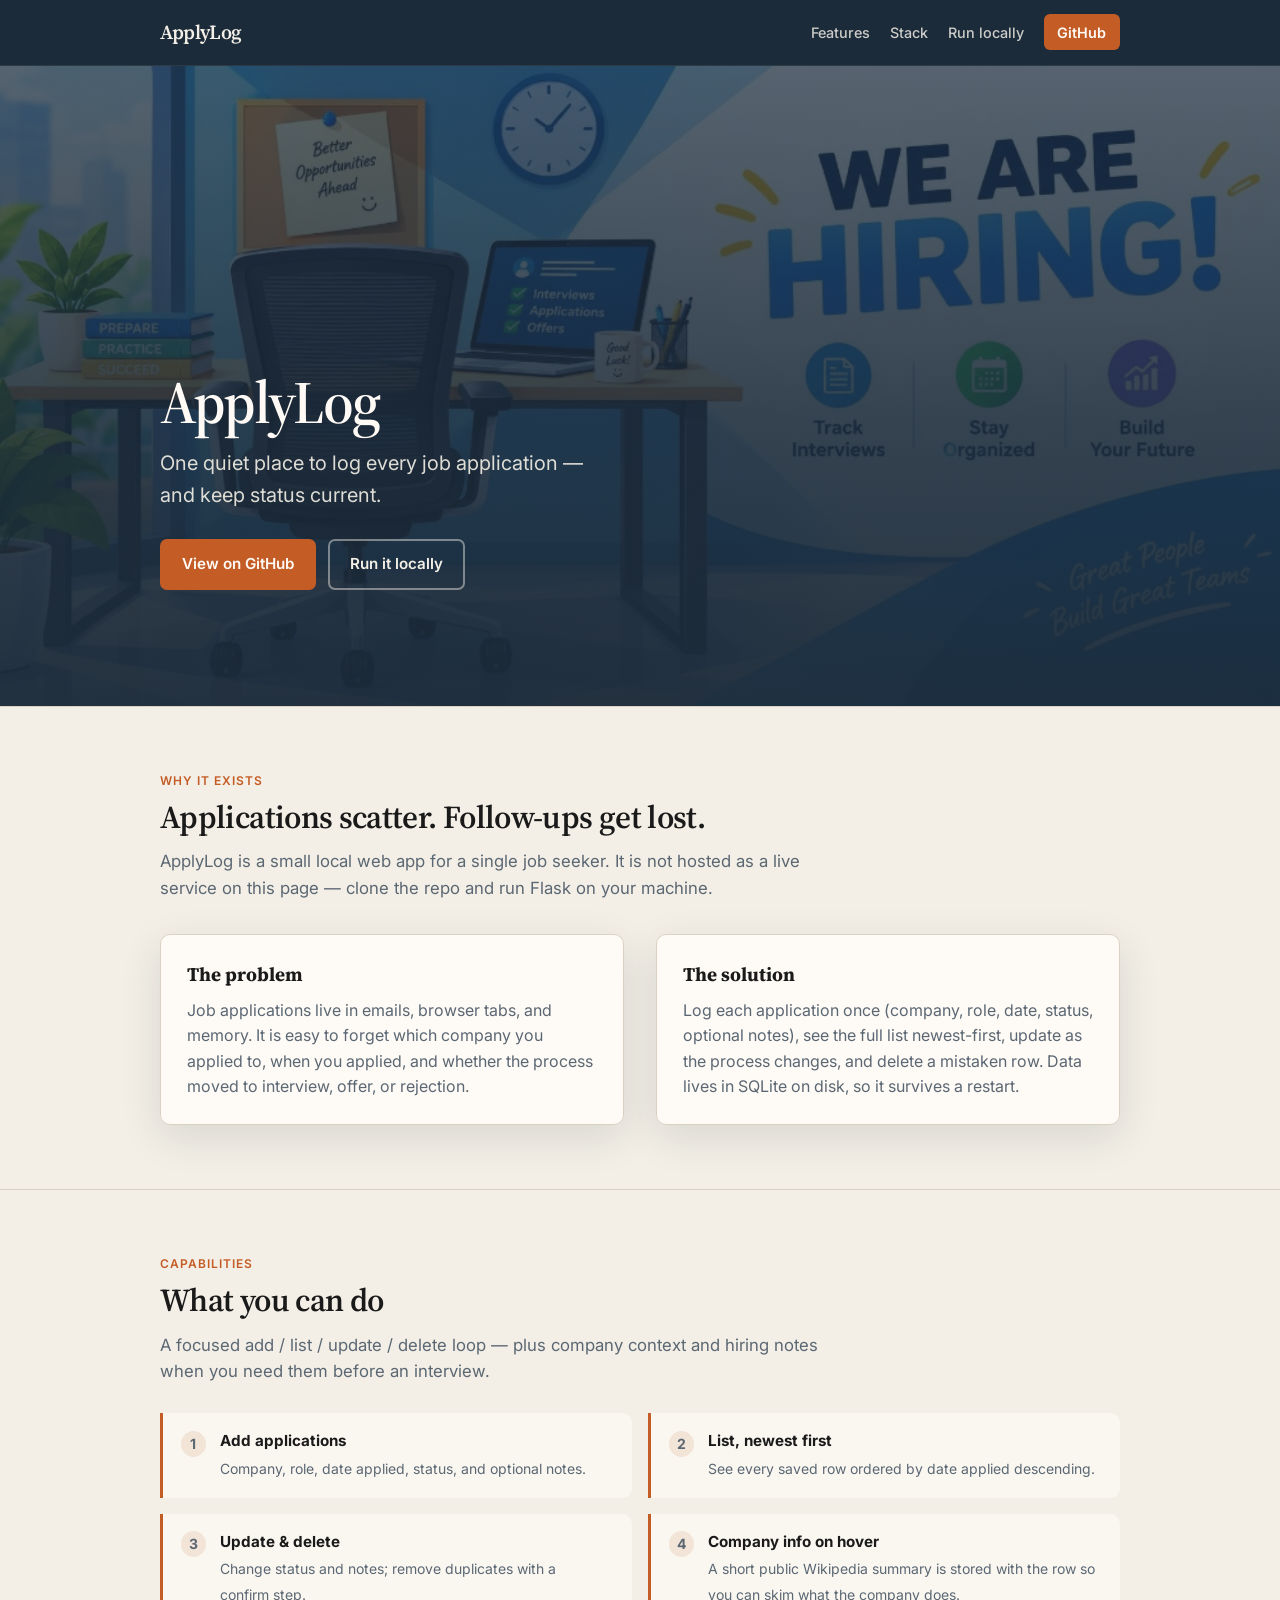
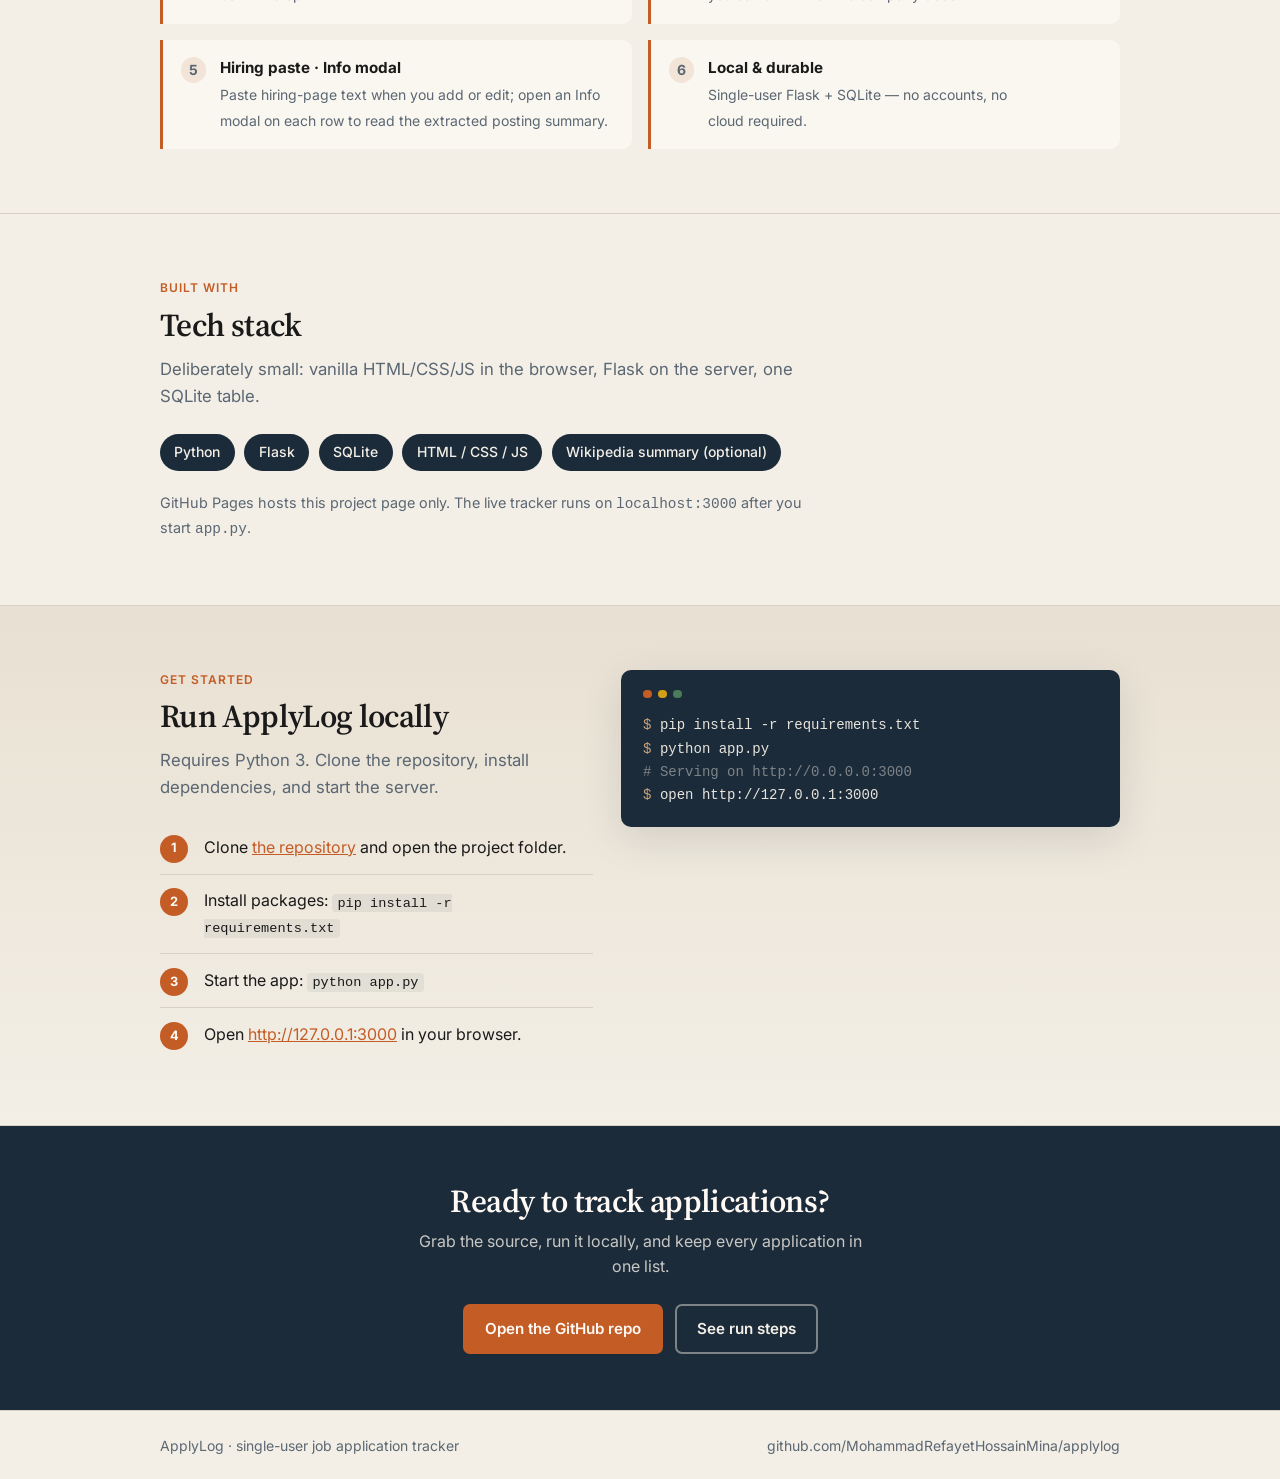
==== docs/index.html @ 4ecc3c7d "Add GitHub Pages project site for ApplyLog. Static docs/ landing page with features, stack, and loca" ====
<!DOCTYPE html>
<html lang="en">
  <head>
    <meta charset="utf-8" />
    <meta name="viewport" content="width=device-width, initial-scale=1" />
    <title>ApplyLog — Job application tracker</title>
    <meta
      name="description"
      content="ApplyLog is a single-user Flask + SQLite job application tracker. Log companies, roles, status, and notes in one place."
    />
    <link rel="preconnect" href="https://fonts.googleapis.com" />
    <link rel="preconnect" href="https://fonts.gstatic.com" crossorigin />
    <link
      href="https://fonts.googleapis.com/css2?family=Inter:wght@400;500;600;700&family=Source+Serif+4:opsz,wght@8..60,500;8..60,600&display=swap"
      rel="stylesheet"
    />
    <link rel="stylesheet" href="styles.css" />
  </head>
  <body>
    <header class="site-header">
      <div class="wrap">
        <a class="brand" href="#top">ApplyLog</a>
        <nav class="nav" aria-label="Primary">
          <a href="#features">Features</a>
          <a href="#stack">Stack</a>
          <a href="#run">Run locally</a>
          <a
            class="btn-sm"
            href="https://github.com/MohammadRefayetHossainMina/applylog"
            >GitHub</a
          >
        </nav>
      </div>
    </header>

    <section class="hero" id="top">
      <div class="hero-bg" role="img" aria-label="ApplyLog background illustration"></div>
      <div class="hero-scrim" aria-hidden="true"></div>
      <div class="wrap">
        <div class="hero-content">
          <h1>ApplyLog</h1>
          <p class="tagline">
            One quiet place to log every job application — and keep status current.
          </p>
          <div class="cta-row">
            <a
              class="btn btn-primary"
              href="https://github.com/MohammadRefayetHossainMina/applylog"
              >View on GitHub</a
            >
            <a class="btn btn-ghost" href="#run">Run it locally</a>
          </div>
        </div>
      </div>
    </section>

    <section id="about">
      <div class="wrap">
        <p class="section-label">Why it exists</p>
        <h2>Applications scatter. Follow-ups get lost.</h2>
        <p class="lede">
          ApplyLog is a small local web app for a single job seeker. It is not hosted as
          a live service on this page — clone the repo and run Flask on your machine.
        </p>
        <div class="problem-solution" style="margin-top: 2rem">
          <article class="panel">
            <h3>The problem</h3>
            <p>
              Job applications live in emails, browser tabs, and memory. It is easy to
              forget which company you applied to, when you applied, and whether the
              process moved to interview, offer, or rejection.
            </p>
          </article>
          <article class="panel">
            <h3>The solution</h3>
            <p>
              Log each application once (company, role, date, status, optional notes),
              see the full list newest-first, update as the process changes, and delete
              a mistaken row. Data lives in SQLite on disk, so it survives a restart.
            </p>
          </article>
        </div>
      </div>
    </section>

    <section id="features">
      <div class="wrap">
        <p class="section-label">Capabilities</p>
        <h2>What you can do</h2>
        <p class="lede">
          A focused add / list / update / delete loop — plus company context and hiring
          notes when you need them before an interview.
        </p>
        <ul class="feature-list">
          <li>
            <span class="feature-mark" aria-hidden="true">1</span>
            <div>
              <strong>Add applications</strong>
              <span>Company, role, date applied, status, and optional notes.</span>
            </div>
          </li>
          <li>
            <span class="feature-mark" aria-hidden="true">2</span>
            <div>
              <strong>List, newest first</strong>
              <span>See every saved row ordered by date applied descending.</span>
            </div>
          </li>
          <li>
            <span class="feature-mark" aria-hidden="true">3</span>
            <div>
              <strong>Update &amp; delete</strong>
              <span>Change status and notes; remove duplicates with a confirm step.</span>
            </div>
          </li>
          <li>
            <span class="feature-mark" aria-hidden="true">4</span>
            <div>
              <strong>Company info on hover</strong>
              <span
                >A short public Wikipedia summary is stored with the row so you can
                skim what the company does.</span
              >
            </div>
          </li>
          <li>
            <span class="feature-mark" aria-hidden="true">5</span>
            <div>
              <strong>Hiring paste · Info modal</strong>
              <span
                >Paste hiring-page text when you add or edit; open an Info modal on each
                row to read the extracted posting summary.</span
              >
            </div>
          </li>
          <li>
            <span class="feature-mark" aria-hidden="true">6</span>
            <div>
              <strong>Local &amp; durable</strong>
              <span>Single-user Flask + SQLite — no accounts, no cloud required.</span>
            </div>
          </li>
        </ul>
      </div>
    </section>

    <section id="stack">
      <div class="wrap">
        <p class="section-label">Built with</p>
        <h2>Tech stack</h2>
        <p class="lede">
          Deliberately small: vanilla HTML/CSS/JS in the browser, Flask on the server,
          one SQLite table.
        </p>
        <div class="tech-grid">
          <span class="tech-chip">Python</span>
          <span class="tech-chip">Flask</span>
          <span class="tech-chip">SQLite</span>
          <span class="tech-chip">HTML / CSS / JS</span>
          <span class="tech-chip">Wikipedia summary (optional)</span>
        </div>
        <p class="note">
          GitHub Pages hosts this project page only. The live tracker runs on
          <code>localhost:3000</code> after you start <code>app.py</code>.
        </p>
      </div>
    </section>

    <section class="run" id="run">
      <div class="wrap">
        <div>
          <p class="section-label">Get started</p>
          <h2>Run ApplyLog locally</h2>
          <p class="lede">
            Requires Python 3. Clone the repository, install dependencies, and start the
            server.
          </p>
          <ol class="steps">
            <li>
              Clone
              <a href="https://github.com/MohammadRefayetHossainMina/applylog"
                >the repository</a
              >
              and open the project folder.
            </li>
            <li>
              Install packages:
              <code>pip install -r requirements.txt</code>
            </li>
            <li>Start the app: <code>python app.py</code></li>
            <li>
              Open
              <a href="http://127.0.0.1:3000">http://127.0.0.1:3000</a>
              in your browser.
            </li>
          </ol>
        </div>
        <div class="terminal" aria-label="Terminal commands">
          <div class="terminal-bar" aria-hidden="true">
            <span></span><span></span><span></span>
          </div>
          <pre><span class="prompt">$</span> pip install -r requirements.txt
<span class="prompt">$</span> python app.py
<span class="comment"># Serving on http://0.0.0.0:3000</span>
<span class="prompt">$</span> open http://127.0.0.1:3000</pre>
        </div>
      </div>
    </section>

    <section class="cta-band">
      <div class="wrap">
        <h2>Ready to track applications?</h2>
        <p>Grab the source, run it locally, and keep every application in one list.</p>
        <div class="cta-row">
          <a
            class="btn btn-primary"
            href="https://github.com/MohammadRefayetHossainMina/applylog"
            >Open the GitHub repo</a
          >
          <a class="btn btn-ghost" href="#run">See run steps</a>
        </div>
      </div>
    </section>

    <footer class="site-footer">
      <div class="wrap">
        <span>ApplyLog · single-user job application tracker</span>
        <a href="https://github.com/MohammadRefayetHossainMina/applylog"
          >github.com/MohammadRefayetHossainMina/applylog</a
        >
      </div>
    </footer>
  </body>
</html>
---- docs/styles.css ----
:root {
  --ink: #1a1a1a;
  --muted: #5b6773;
  --paper: #f3efe6;
  --paper-deep: #e8e0d2;
  --card: rgba(255, 252, 247, 0.88);
  --line: #d9d1c3;
  --accent: #c45c26;
  --accent-hover: #a84b1d;
  --accent-ink: #fffaf5;
  --header-bg: #1c2b3a;
  --header-fg: #f3efe6;
  --font-ui: "Inter", system-ui, sans-serif;
  --font-display: "Source Serif 4", "Iowan Old Style", Georgia, serif;
  --measure: 42rem;
  --radius: 10px;
  --shadow: 0 12px 40px rgba(28, 43, 58, 0.12);
}

*,
*::before,
*::after {
  box-sizing: border-box;
}

html {
  scroll-behavior: smooth;
}

body {
  margin: 0;
  font-family: var(--font-ui);
  font-size: 1rem;
  line-height: 1.6;
  color: var(--ink);
  background: var(--paper);
  text-wrap: pretty;
}

img {
  max-width: 100%;
  display: block;
}

a {
  color: var(--accent);
}

a:hover {
  color: var(--accent-hover);
}

.wrap {
  width: min(960px, calc(100% - 2.5rem));
  margin: 0 auto;
}

/* —— Header —— */
.site-header {
  background: var(--header-bg);
  color: var(--header-fg);
  padding: 0.9rem 0;
  position: sticky;
  top: 0;
  z-index: 20;
  border-bottom: 1px solid rgba(243, 239, 230, 0.08);
}

.site-header .wrap {
  display: flex;
  align-items: center;
  justify-content: space-between;
  gap: 1rem;
}

.brand {
  font-family: var(--font-display);
  font-size: 1.25rem;
  font-weight: 600;
  letter-spacing: -0.02em;
  color: var(--header-fg);
  text-decoration: none;
}

.nav {
  display: flex;
  gap: 1.25rem;
  align-items: center;
}

.nav a {
  color: rgba(243, 239, 230, 0.82);
  text-decoration: none;
  font-size: 0.9rem;
  font-weight: 500;
}

.nav a:hover {
  color: #fff;
}

.nav .btn-sm {
  background: var(--accent);
  color: var(--accent-ink);
  padding: 0.4rem 0.85rem;
  border-radius: 6px;
  font-weight: 600;
}

.nav .btn-sm:hover {
  background: var(--accent-hover);
  color: var(--accent-ink);
}

/* —— Hero —— */
.hero {
  position: relative;
  min-height: min(78vh, 640px);
  display: flex;
  align-items: flex-end;
  overflow: hidden;
  background: var(--header-bg);
}

.hero-bg {
  position: absolute;
  inset: 0;
  background-image: url("assets/app-background.jpg");
  background-size: cover;
  background-position: center;
  opacity: 0.42;
  transform: scale(1.02);
  animation: hero-drift 18s ease-in-out infinite alternate;
}

.hero-scrim {
  position: absolute;
  inset: 0;
  background: linear-gradient(
    180deg,
    rgba(28, 43, 58, 0.35) 0%,
    rgba(28, 43, 58, 0.72) 55%,
    rgba(28, 43, 58, 0.92) 100%
  );
}

.hero-content {
  position: relative;
  z-index: 1;
  padding: 4.5rem 0 3.25rem;
  max-width: 36rem;
  animation: fade-up 0.8s ease-out both;
}

.hero h1 {
  font-family: var(--font-display);
  font-size: clamp(2.5rem, 2rem + 3vw, 3.75rem);
  font-weight: 600;
  line-height: 1.1;
  letter-spacing: -0.03em;
  color: #fffaf5;
  margin: 0 0 0.75rem;
}

.tagline {
  font-size: clamp(1.05rem, 0.95rem + 0.5vw, 1.25rem);
  color: rgba(243, 239, 230, 0.9);
  margin: 0 0 1.75rem;
  max-width: 28rem;
}

.cta-row {
  display: flex;
  flex-wrap: wrap;
  gap: 0.75rem;
}

.btn {
  display: inline-flex;
  align-items: center;
  justify-content: center;
  gap: 0.4rem;
  padding: 0.7rem 1.25rem;
  border-radius: 7px;
  font-family: var(--font-ui);
  font-size: 0.95rem;
  font-weight: 600;
  text-decoration: none;
  border: 2px solid transparent;
  transition: background 0.15s ease, color 0.15s ease, border-color 0.15s ease,
    transform 0.15s ease;
}

.btn:hover {
  transform: translateY(-1px);
}

.btn-primary {
  background: var(--accent);
  color: var(--accent-ink);
}

.btn-primary:hover {
  background: var(--accent-hover);
  color: var(--accent-ink);
}

.btn-ghost {
  background: transparent;
  color: var(--header-fg);
  border-color: rgba(243, 239, 230, 0.45);
}

.btn-ghost:hover {
  border-color: #fff;
  color: #fff;
}

/* —— Sections —— */
section {
  padding: 4rem 0;
}

section + section {
  border-top: 1px solid var(--line);
}

.section-label {
  font-size: 0.75rem;
  font-weight: 600;
  letter-spacing: 0.08em;
  text-transform: uppercase;
  color: var(--accent);
  margin: 0 0 0.5rem;
}

h2 {
  font-family: var(--font-display);
  font-size: clamp(1.5rem, 1.2rem + 1.2vw, 2rem);
  font-weight: 600;
  line-height: 1.2;
  letter-spacing: -0.02em;
  margin: 0 0 0.75rem;
  color: var(--ink);
}

.lede {
  margin: 0;
  color: var(--muted);
  max-width: var(--measure);
  font-size: 1.05rem;
}

.problem-solution {
  display: grid;
  gap: 1.5rem;
}

@media (min-width: 720px) {
  .problem-solution {
    grid-template-columns: 1fr 1fr;
    gap: 2rem;
  }
}

.panel {
  background: var(--card);
  border: 1px solid var(--line);
  border-radius: var(--radius);
  padding: 1.5rem 1.6rem;
  box-shadow: var(--shadow);
  animation: fade-up 0.7s ease-out both;
}

.panel:nth-child(2) {
  animation-delay: 0.12s;
}

.panel h3 {
  font-family: var(--font-display);
  font-size: 1.2rem;
  margin: 0 0 0.5rem;
}

.panel p {
  margin: 0;
  color: var(--muted);
}

/* —— Features —— */
.feature-list {
  list-style: none;
  margin: 1.75rem 0 0;
  padding: 0;
  display: grid;
  gap: 1rem;
}

@media (min-width: 640px) {
  .feature-list {
    grid-template-columns: 1fr 1fr;
  }
}

.feature-list li {
  display: flex;
  gap: 0.85rem;
  align-items: flex-start;
  padding: 1rem 1.1rem;
  border-left: 3px solid var(--accent);
  background: rgba(255, 252, 247, 0.65);
  border-radius: 0 var(--radius) var(--radius) 0;
  transition: background 0.2s ease, transform 0.2s ease;
}

.feature-list li:hover {
  background: #fff;
  transform: translateX(3px);
}

.feature-list strong {
  display: block;
  font-size: 0.95rem;
  margin-bottom: 0.15rem;
  color: var(--ink);
}

.feature-list span {
  font-size: 0.875rem;
  color: var(--muted);
  line-height: 1.45;
}

.feature-mark {
  flex-shrink: 0;
  width: 1.6rem;
  height: 1.6rem;
  border-radius: 50%;
  background: rgba(196, 92, 38, 0.12);
  color: var(--accent);
  font-size: 0.75rem;
  font-weight: 700;
  display: grid;
  place-items: center;
  margin-top: 0.1rem;
}

/* —— Tech —— */
.tech-grid {
  display: flex;
  flex-wrap: wrap;
  gap: 0.6rem;
  margin-top: 1.5rem;
}

.tech-chip {
  font-size: 0.875rem;
  font-weight: 500;
  padding: 0.45rem 0.9rem;
  border-radius: 999px;
  background: var(--header-bg);
  color: var(--header-fg);
}

.note {
  margin: 1.25rem 0 0;
  font-size: 0.9rem;
  color: var(--muted);
  max-width: var(--measure);
}

/* —— Run locally —— */
.run {
  background: linear-gradient(180deg, var(--paper-deep) 0%, var(--paper) 100%);
}

.run .wrap {
  display: grid;
  gap: 1.75rem;
}

@media (min-width: 800px) {
  .run .wrap {
    grid-template-columns: 1fr 1.15fr;
    align-items: start;
  }
}

.steps {
  margin: 1.25rem 0 0;
  padding: 0;
  list-style: none;
  counter-reset: step;
}

.steps li {
  counter-increment: step;
  position: relative;
  padding: 0.85rem 0 0.85rem 2.75rem;
  border-bottom: 1px solid var(--line);
}

.steps li:last-child {
  border-bottom: none;
}

.steps li::before {
  content: counter(step);
  position: absolute;
  left: 0;
  top: 0.85rem;
  width: 1.75rem;
  height: 1.75rem;
  border-radius: 50%;
  background: var(--accent);
  color: var(--accent-ink);
  font-size: 0.8rem;
  font-weight: 700;
  display: grid;
  place-items: center;
}

.steps code,
pre code {
  font-family: ui-monospace, "Cascadia Code", "SF Mono", Consolas, monospace;
  font-size: 0.85em;
}

.steps code {
  background: rgba(28, 43, 58, 0.06);
  padding: 0.12em 0.4em;
  border-radius: 4px;
}

.terminal {
  background: var(--header-bg);
  color: #e8e4dc;
  border-radius: var(--radius);
  padding: 1.25rem 1.35rem;
  box-shadow: var(--shadow);
  overflow-x: auto;
  animation: fade-up 0.7s ease-out 0.15s both;
}

.terminal-bar {
  display: flex;
  gap: 0.4rem;
  margin-bottom: 1rem;
}

.terminal-bar span {
  width: 0.55rem;
  height: 0.55rem;
  border-radius: 50%;
  background: rgba(243, 239, 230, 0.25);
}

.terminal-bar span:nth-child(1) {
  background: #c45c26;
}

.terminal-bar span:nth-child(2) {
  background: #d4a017;
}

.terminal-bar span:nth-child(3) {
  background: #4a7c59;
}

.terminal pre {
  margin: 0;
  font-family: ui-monospace, "Cascadia Code", "SF Mono", Consolas, monospace;
  font-size: 0.875rem;
  line-height: 1.65;
  white-space: pre-wrap;
}

.terminal .prompt {
  color: #c9a27a;
}

.terminal .comment {
  color: rgba(243, 239, 230, 0.45);
}

/* —— CTA band —— */
.cta-band {
  background: var(--header-bg);
  color: var(--header-fg);
  padding: 3.5rem 0;
  text-align: center;
}

.cta-band h2 {
  color: #fffaf5;
  margin-bottom: 0.5rem;
}

.cta-band p {
  margin: 0 auto 1.5rem;
  max-width: 28rem;
  color: rgba(243, 239, 230, 0.8);
}

.cta-band .cta-row {
  justify-content: center;
}

/* —— Footer —— */
.site-footer {
  padding: 1.5rem 0;
  border-top: 1px solid var(--line);
  font-size: 0.875rem;
  color: var(--muted);
}

.site-footer .wrap {
  display: flex;
  flex-wrap: wrap;
  justify-content: space-between;
  gap: 0.75rem;
}

.site-footer a {
  color: var(--muted);
  text-decoration: none;
}

.site-footer a:hover {
  color: var(--accent);
}

/* —— Motion —— */
@keyframes fade-up {
  from {
    opacity: 0;
    transform: translateY(14px);
  }
  to {
    opacity: 1;
    transform: translateY(0);
  }
}

@keyframes hero-drift {
  from {
    transform: scale(1.02) translateY(0);
  }
  to {
    transform: scale(1.06) translateY(-1.5%);
  }
}

@media (prefers-reduced-motion: reduce) {
  html {
    scroll-behavior: auto;
  }

  .hero-bg,
  .hero-content,
  .panel,
  .terminal,
  .feature-list li {
    animation: none !important;
    transition: none !important;
  }
}

@media (max-width: 560px) {
  .nav a:not(.btn-sm) {
    display: none;
  }

  .hero-content {
    padding-top: 3.5rem;
  }
}
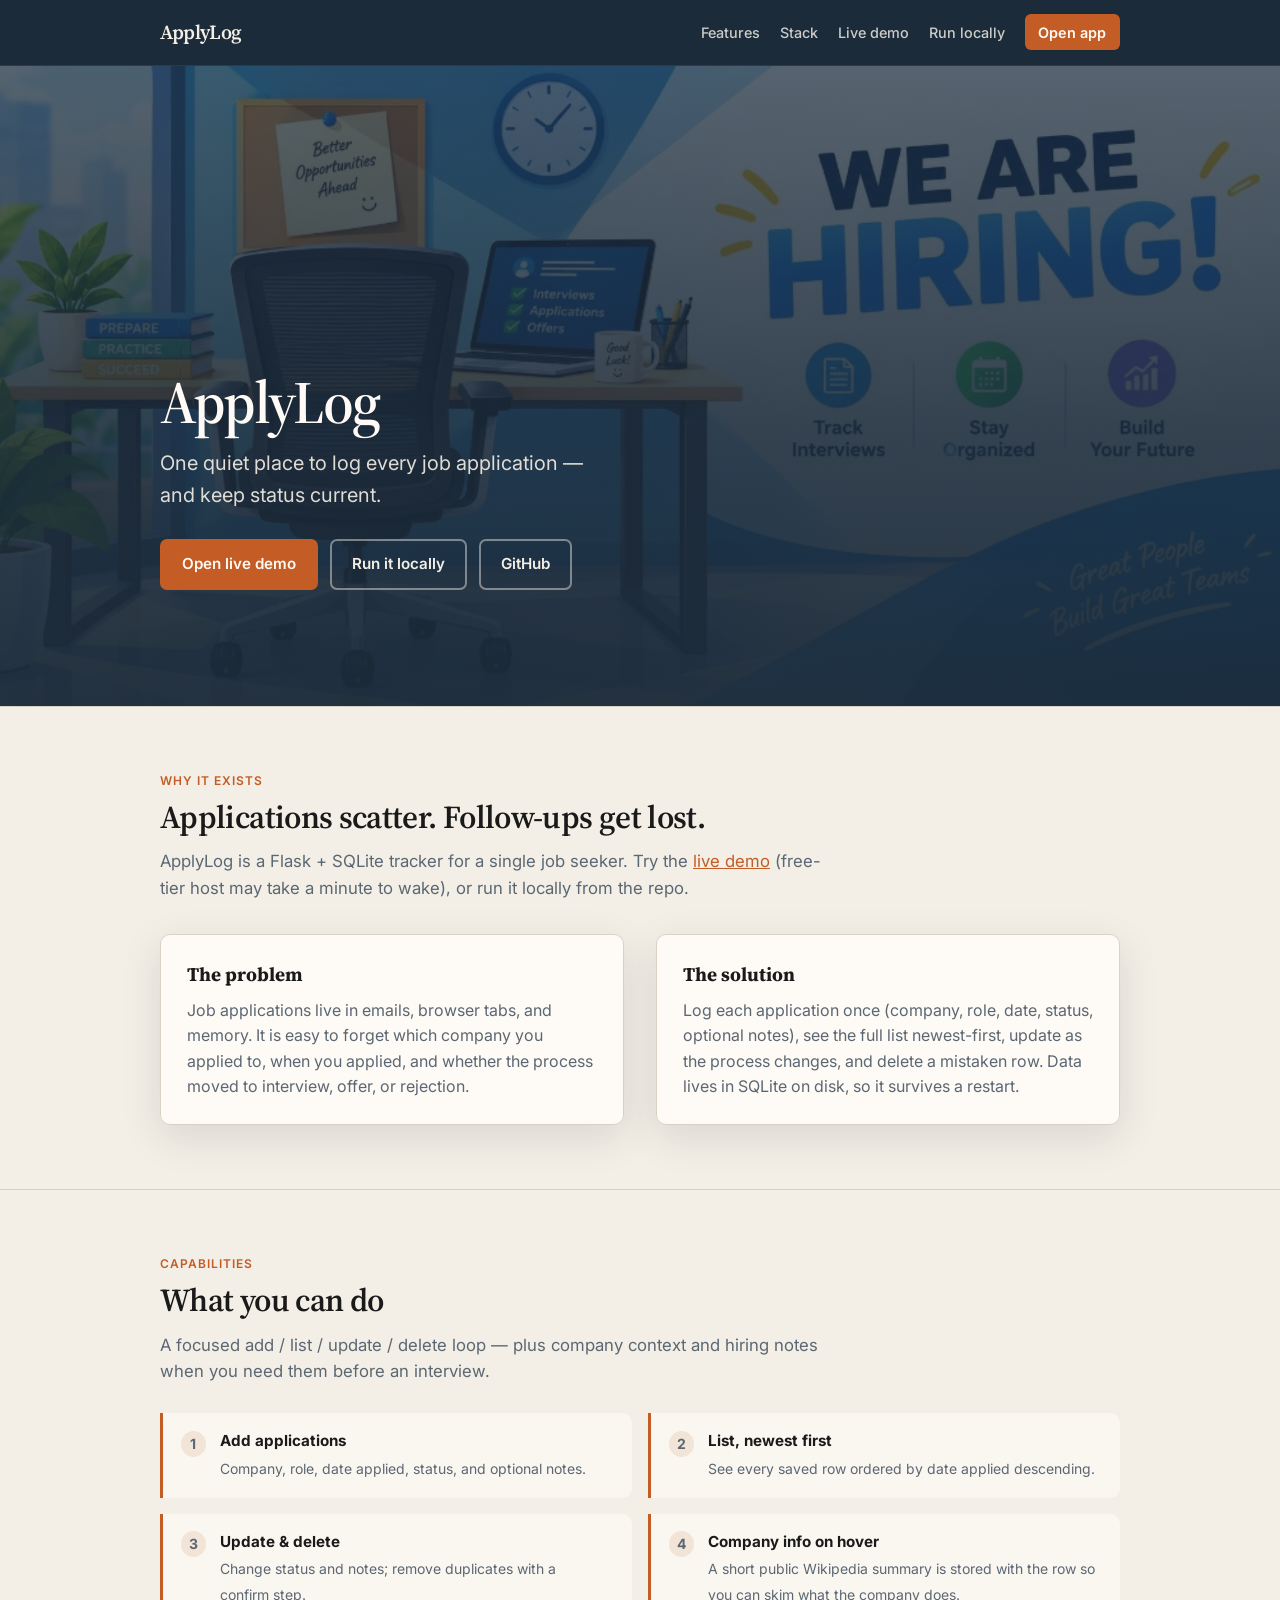
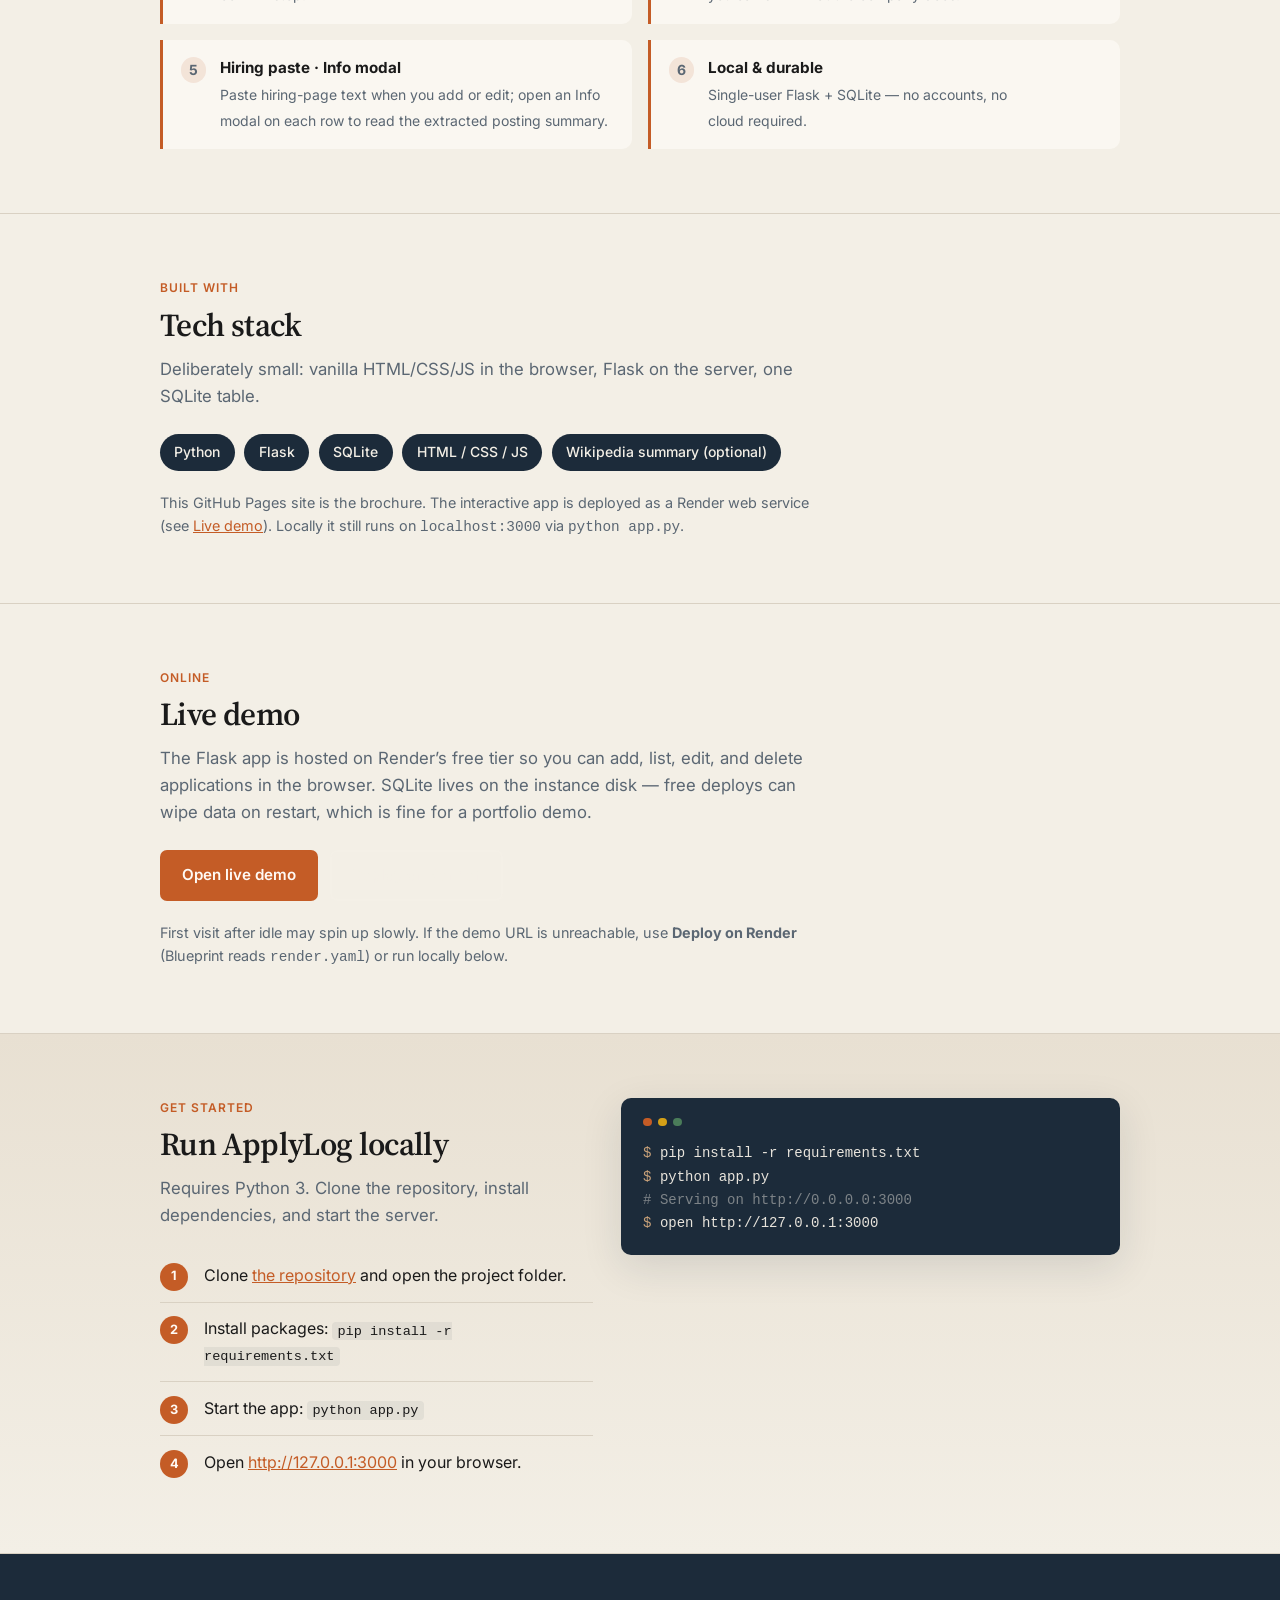
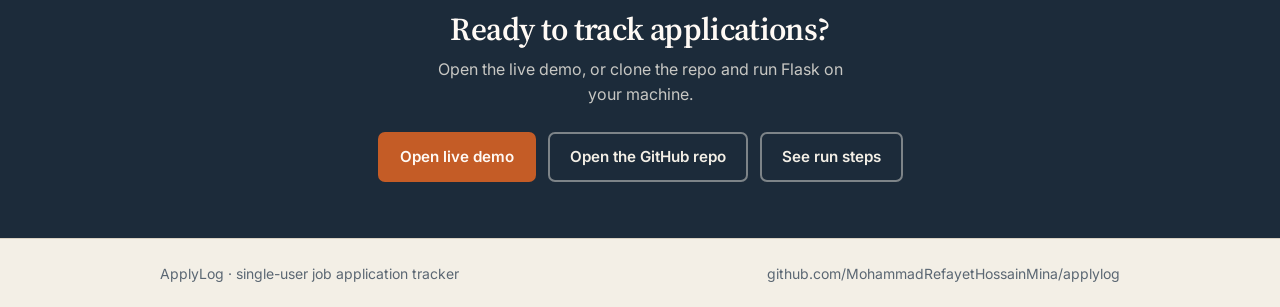
==== commit 2b3a6d60: "Add Render deploy config and link live demo from Pages. Gunicorn + render.yaml/Procfile so the Flask" ====
--- a/docs/index.html
+++ b/docs/index.html
@@ -23,12 +23,9 @@
         <nav class="nav" aria-label="Primary">
           <a href="#features">Features</a>
           <a href="#stack">Stack</a>
+          <a href="#demo">Live demo</a>
           <a href="#run">Run locally</a>
-          <a
-            class="btn-sm"
-            href="https://github.com/MohammadRefayetHossainMina/applylog"
-            >GitHub</a
-          >
+          <a class="btn-sm" href="https://applylog.onrender.com">Open app</a>
         </nav>
       </div>
     </header>
@@ -45,10 +42,16 @@
           <div class="cta-row">
             <a
               class="btn btn-primary"
-              href="https://github.com/MohammadRefayetHossainMina/applylog"
-              >View on GitHub</a
+              id="live-demo-btn"
+              href="https://applylog.onrender.com"
+              >Open live demo</a
             >
             <a class="btn btn-ghost" href="#run">Run it locally</a>
+            <a
+              class="btn btn-ghost"
+              href="https://github.com/MohammadRefayetHossainMina/applylog"
+              >GitHub</a
+            >
           </div>
         </div>
       </div>
@@ -59,8 +62,9 @@
         <p class="section-label">Why it exists</p>
         <h2>Applications scatter. Follow-ups get lost.</h2>
         <p class="lede">
-          ApplyLog is a small local web app for a single job seeker. It is not hosted as
-          a live service on this page — clone the repo and run Flask on your machine.
+          ApplyLog is a Flask + SQLite tracker for a single job seeker. Try the
+          <a href="https://applylog.onrender.com">live demo</a> (free-tier host may
+          take a minute to wake), or run it locally from the repo.
         </p>
         <div class="problem-solution" style="margin-top: 2rem">
           <article class="panel">
@@ -160,8 +164,36 @@
           <span class="tech-chip">Wikipedia summary (optional)</span>
         </div>
         <p class="note">
-          GitHub Pages hosts this project page only. The live tracker runs on
-          <code>localhost:3000</code> after you start <code>app.py</code>.
+          This GitHub Pages site is the brochure. The interactive app is deployed as a
+          Render web service (see <a href="#demo">Live demo</a>). Locally it still runs
+          on <code>localhost:3000</code> via <code>python app.py</code>.
+        </p>
+      </div>
+    </section>
+
+    <section id="demo">
+      <div class="wrap">
+        <p class="section-label">Online</p>
+        <h2>Live demo</h2>
+        <p class="lede">
+          The Flask app is hosted on Render’s free tier so you can add, list, edit, and
+          delete applications in the browser. SQLite lives on the instance disk — free
+          deploys can wipe data on restart, which is fine for a portfolio demo.
+        </p>
+        <div class="cta-row" style="margin-top: 1.5rem">
+          <a class="btn btn-primary" href="https://applylog.onrender.com"
+            >Open live demo</a
+          >
+          <a
+            class="btn btn-ghost"
+            href="https://render.com/deploy?repo=https://github.com/MohammadRefayetHossainMina/applylog"
+            >Deploy on Render</a
+          >
+        </div>
+        <p class="note">
+          First visit after idle may spin up slowly. If the demo URL is unreachable,
+          use <strong>Deploy on Render</strong> (Blueprint reads <code>render.yaml</code>)
+          or run locally below.
         </p>
       </div>
     </section>
@@ -210,10 +242,13 @@
     <section class="cta-band">
       <div class="wrap">
         <h2>Ready to track applications?</h2>
-        <p>Grab the source, run it locally, and keep every application in one list.</p>
+        <p>Open the live demo, or clone the repo and run Flask on your machine.</p>
         <div class="cta-row">
+          <a class="btn btn-primary" href="https://applylog.onrender.com"
+            >Open live demo</a
+          >
           <a
-            class="btn btn-primary"
+            class="btn btn-ghost"
             href="https://github.com/MohammadRefayetHossainMina/applylog"
             >Open the GitHub repo</a
           >
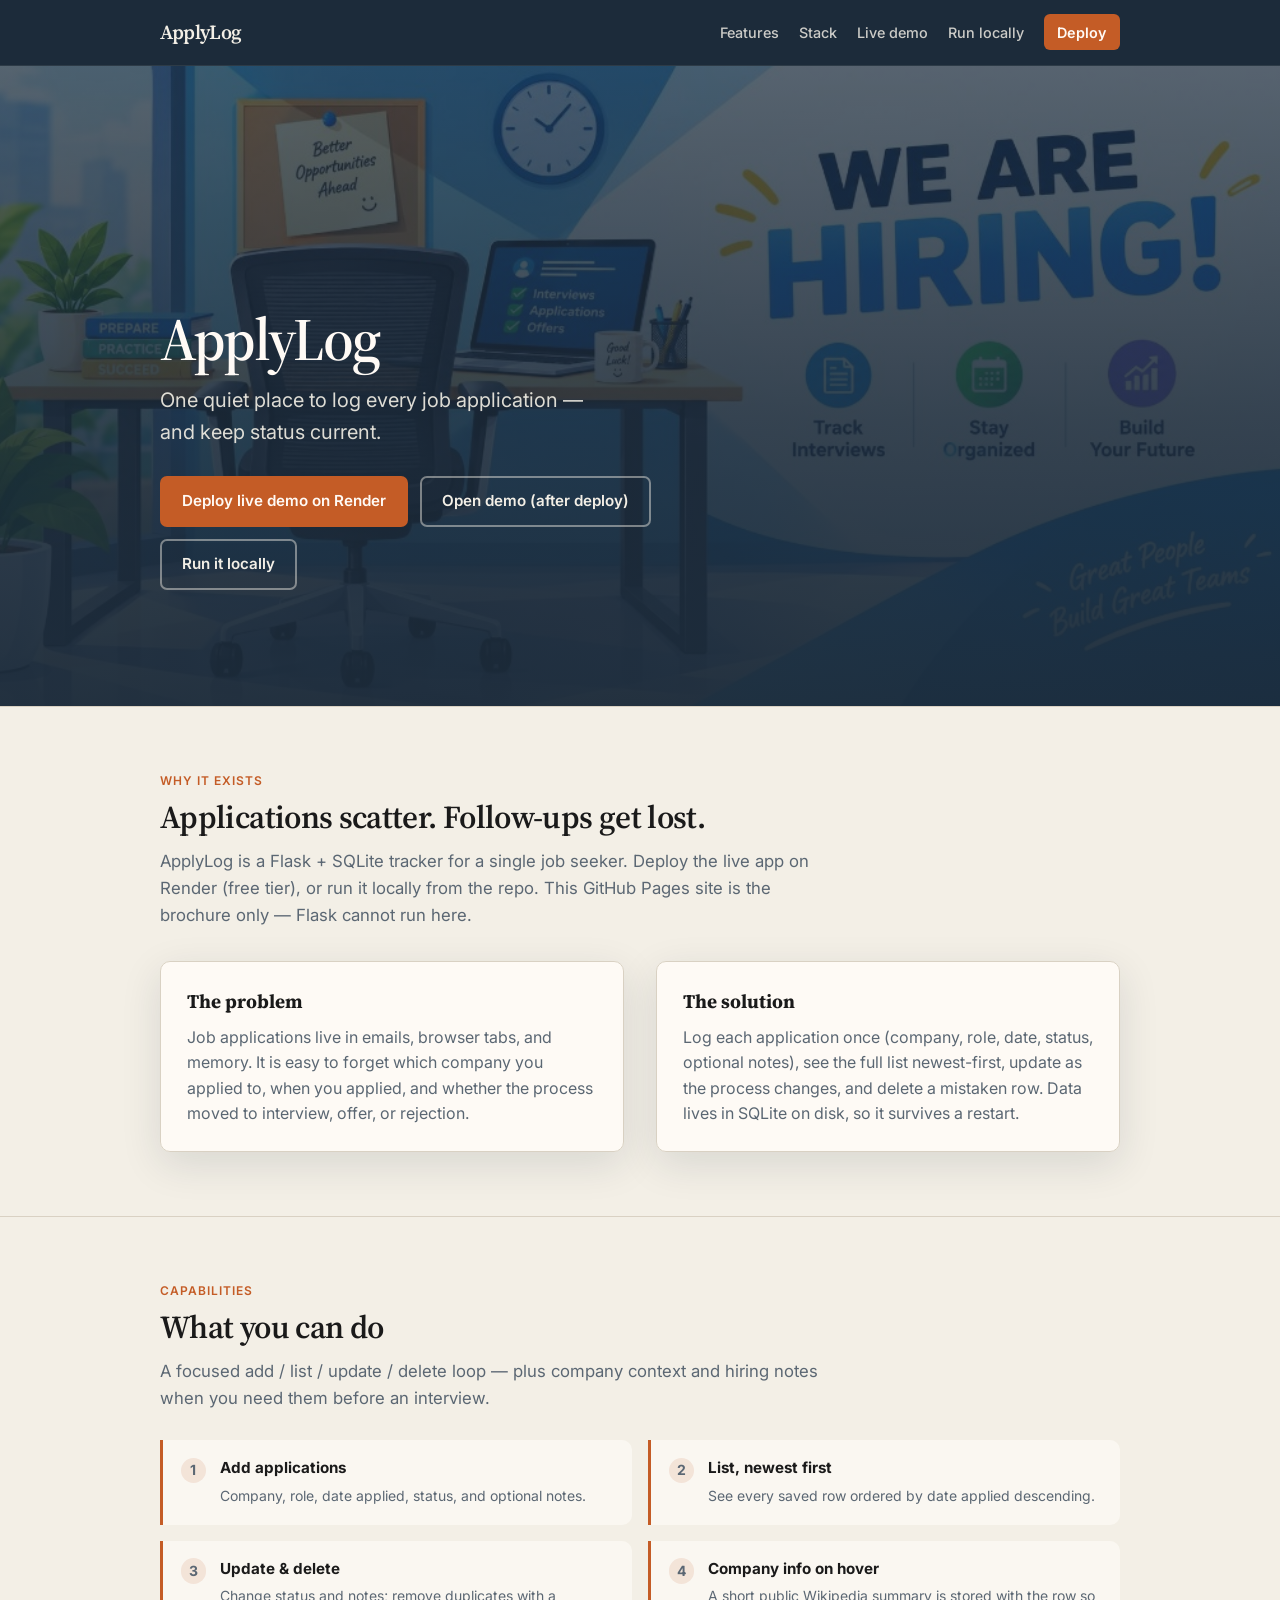
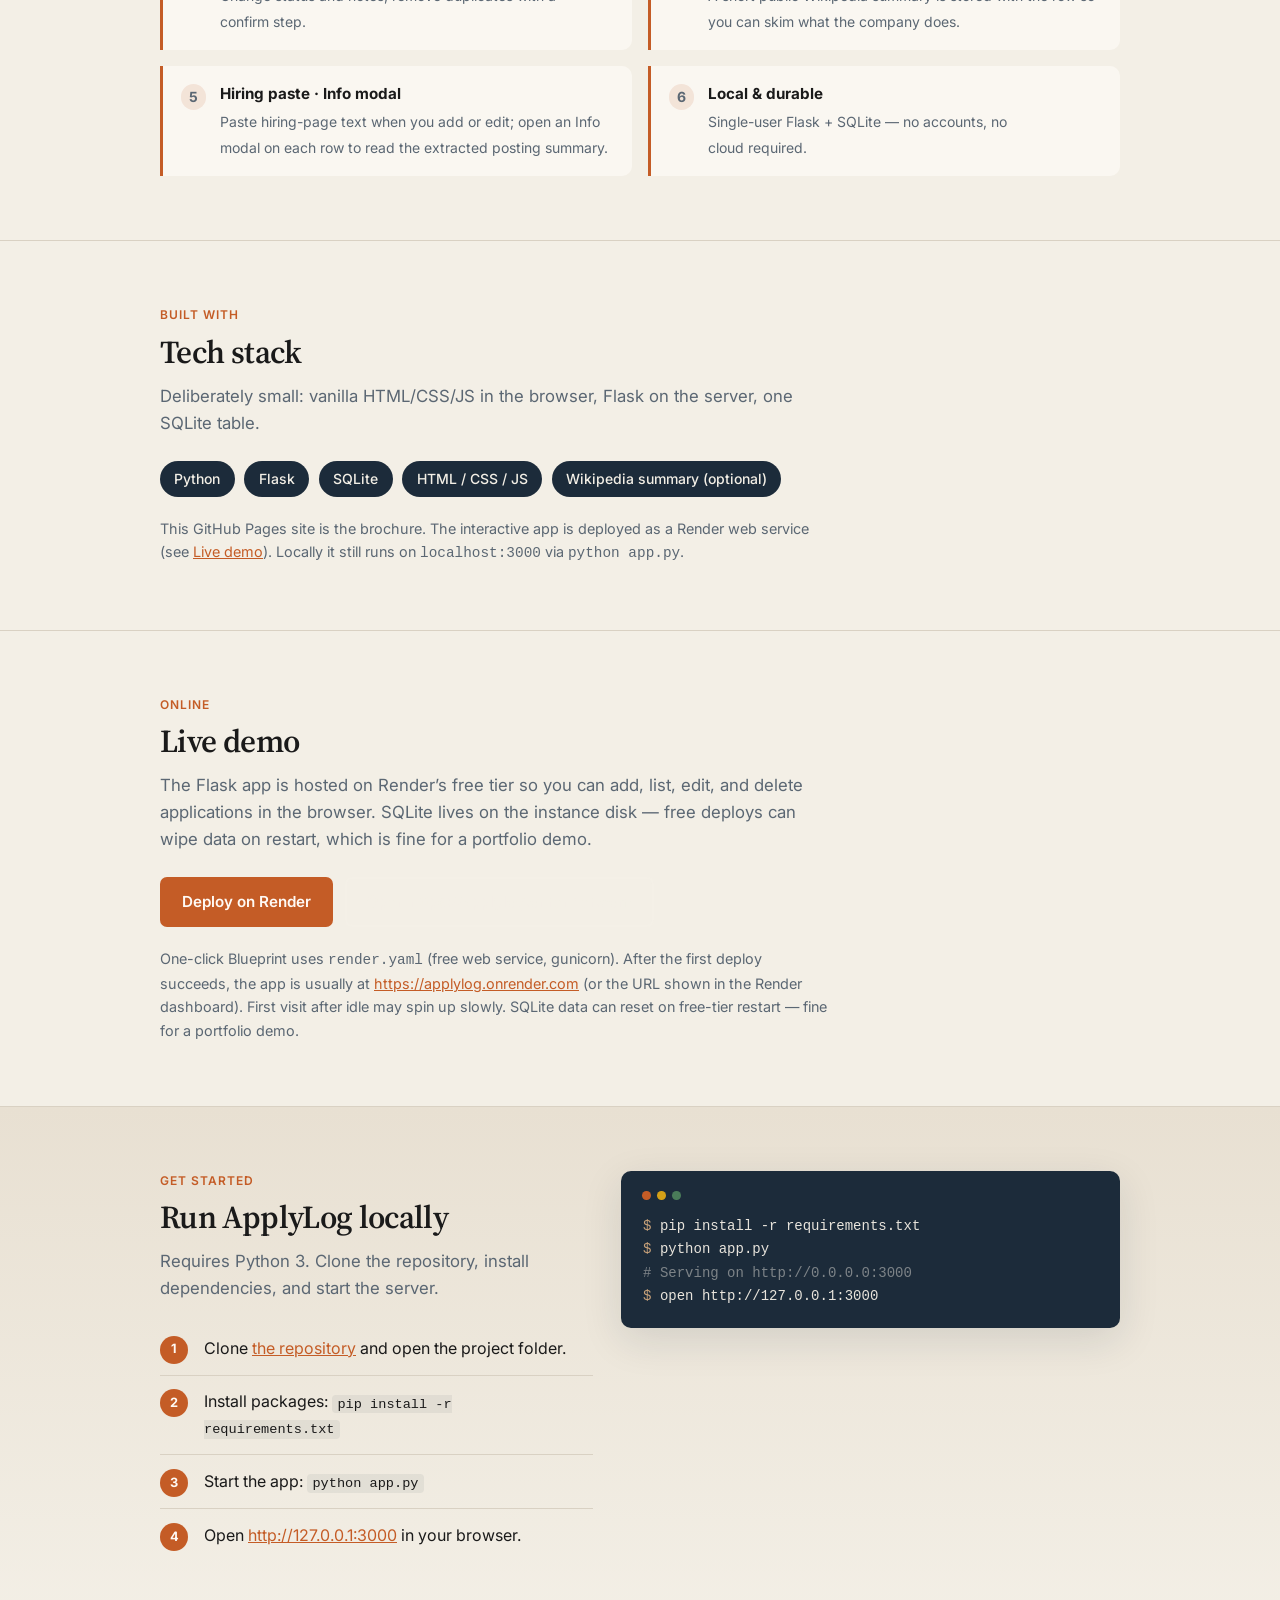
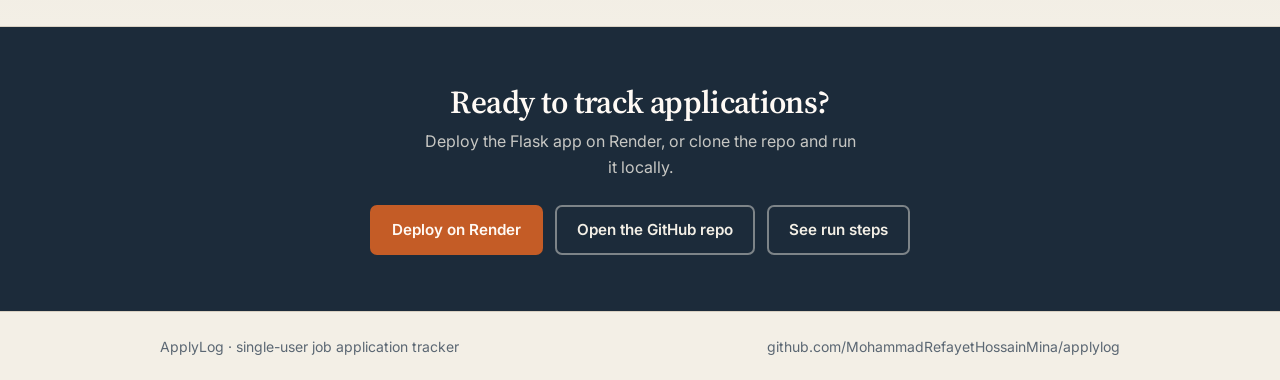
==== commit 141e4bba: "Point Pages and README at Render one-click deploy. Primary CTA is Deploy on Render until the free-ti" ====
--- a/docs/index.html
+++ b/docs/index.html
@@ -25,7 +25,11 @@
           <a href="#stack">Stack</a>
           <a href="#demo">Live demo</a>
           <a href="#run">Run locally</a>
-          <a class="btn-sm" href="https://applylog.onrender.com">Open app</a>
+          <a
+            class="btn-sm"
+            href="https://render.com/deploy?repo=https://github.com/MohammadRefayetHossainMina/applylog"
+            >Deploy</a
+          >
         </nav>
       </div>
     </header>
@@ -42,16 +46,13 @@
           <div class="cta-row">
             <a
               class="btn btn-primary"
-              id="live-demo-btn"
-              href="https://applylog.onrender.com"
-              >Open live demo</a
+              href="https://render.com/deploy?repo=https://github.com/MohammadRefayetHossainMina/applylog"
+              >Deploy live demo on Render</a
+            >
+            <a class="btn btn-ghost" href="https://applylog.onrender.com"
+              >Open demo (after deploy)</a
             >
             <a class="btn btn-ghost" href="#run">Run it locally</a>
-            <a
-              class="btn btn-ghost"
-              href="https://github.com/MohammadRefayetHossainMina/applylog"
-              >GitHub</a
-            >
           </div>
         </div>
       </div>
@@ -62,9 +63,9 @@
         <p class="section-label">Why it exists</p>
         <h2>Applications scatter. Follow-ups get lost.</h2>
         <p class="lede">
-          ApplyLog is a Flask + SQLite tracker for a single job seeker. Try the
-          <a href="https://applylog.onrender.com">live demo</a> (free-tier host may
-          take a minute to wake), or run it locally from the repo.
+          ApplyLog is a Flask + SQLite tracker for a single job seeker. Deploy the live
+          app on Render (free tier), or run it locally from the repo. This GitHub Pages
+          site is the brochure only — Flask cannot run here.
         </p>
         <div class="problem-solution" style="margin-top: 2rem">
           <article class="panel">
@@ -181,19 +182,21 @@
           deploys can wipe data on restart, which is fine for a portfolio demo.
         </p>
         <div class="cta-row" style="margin-top: 1.5rem">
-          <a class="btn btn-primary" href="https://applylog.onrender.com"
-            >Open live demo</a
-          >
-          <a
-            class="btn btn-ghost"
+          <a
+            class="btn btn-primary"
             href="https://render.com/deploy?repo=https://github.com/MohammadRefayetHossainMina/applylog"
             >Deploy on Render</a
           >
+          <a class="btn btn-ghost" href="https://applylog.onrender.com"
+            >Open https://applylog.onrender.com</a
+          >
         </div>
         <p class="note">
-          First visit after idle may spin up slowly. If the demo URL is unreachable,
-          use <strong>Deploy on Render</strong> (Blueprint reads <code>render.yaml</code>)
-          or run locally below.
+          One-click Blueprint uses <code>render.yaml</code> (free web service,
+          gunicorn). After the first deploy succeeds, the app is usually at
+          <a href="https://applylog.onrender.com">https://applylog.onrender.com</a>
+          (or the URL shown in the Render dashboard). First visit after idle may spin up
+          slowly. SQLite data can reset on free-tier restart — fine for a portfolio demo.
         </p>
       </div>
     </section>
@@ -242,10 +245,12 @@
     <section class="cta-band">
       <div class="wrap">
         <h2>Ready to track applications?</h2>
-        <p>Open the live demo, or clone the repo and run Flask on your machine.</p>
+        <p>Deploy the Flask app on Render, or clone the repo and run it locally.</p>
         <div class="cta-row">
-          <a class="btn btn-primary" href="https://applylog.onrender.com"
-            >Open live demo</a
+          <a
+            class="btn btn-primary"
+            href="https://render.com/deploy?repo=https://github.com/MohammadRefayetHossainMina/applylog"
+            >Deploy on Render</a
           >
           <a
             class="btn btn-ghost"
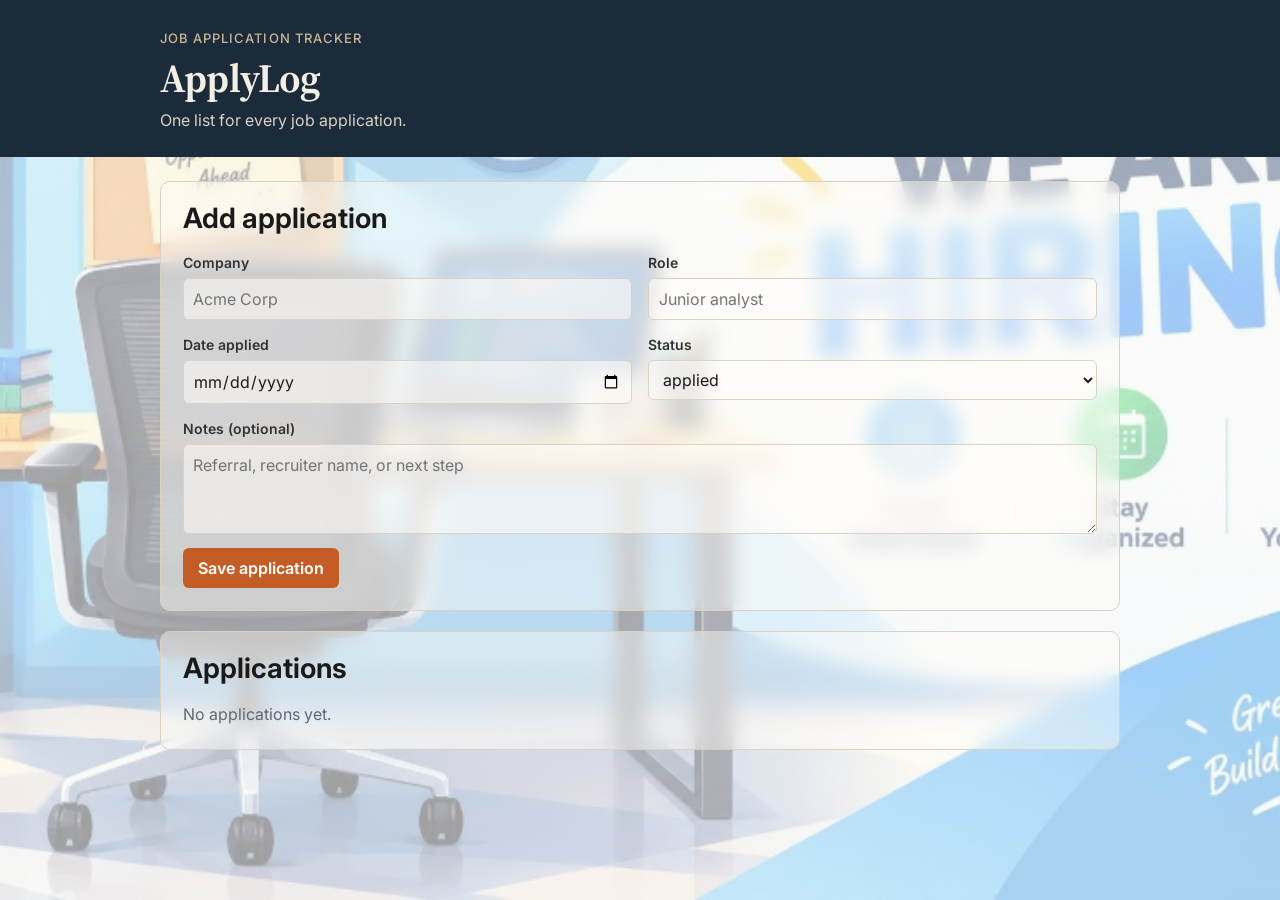
==== commit 289d2618: "Replace the Pages brochure with the static ApplyLog tracker. Co-authored-by: Cursor <cursoragent@cur" ====
--- a/docs/index.html
+++ b/docs/index.html
@@ -3,15 +3,15 @@
   <head>
     <meta charset="utf-8" />
     <meta name="viewport" content="width=device-width, initial-scale=1" />
-    <title>ApplyLog — Job application tracker</title>
+    <title>ApplyLog</title>
     <meta
       name="description"
-      content="ApplyLog is a single-user Flask + SQLite job application tracker. Log companies, roles, status, and notes in one place."
+      content="ApplyLog — log job applications, keep status current, and store notes in your browser."
     />
     <link rel="preconnect" href="https://fonts.googleapis.com" />
     <link rel="preconnect" href="https://fonts.gstatic.com" crossorigin />
     <link
-      href="https://fonts.googleapis.com/css2?family=Inter:wght@400;500;600;700&family=Source+Serif+4:opsz,wght@8..60,500;8..60,600&display=swap"
+      href="https://fonts.googleapis.com/css2?family=Inter:wght@400;500;600;700&family=Source+Serif+4:opsz,wght@8..60,600;8..60,700&display=swap"
       rel="stylesheet"
     />
     <link rel="stylesheet" href="styles.css" />
@@ -19,256 +19,93 @@
   <body>
     <header class="site-header">
       <div class="wrap">
-        <a class="brand" href="#top">ApplyLog</a>
-        <nav class="nav" aria-label="Primary">
-          <a href="#features">Features</a>
-          <a href="#stack">Stack</a>
-          <a href="#demo">Live demo</a>
-          <a href="#run">Run locally</a>
-          <a
-            class="btn-sm"
-            href="https://render.com/deploy?repo=https://github.com/MohammadRefayetHossainMina/applylog"
-            >Deploy</a
-          >
-        </nav>
+        <p class="eyebrow">Job application tracker</p>
+        <h1>ApplyLog</h1>
+        <p class="tagline">One list for every job application.</p>
       </div>
     </header>
 
-    <section class="hero" id="top">
-      <div class="hero-bg" role="img" aria-label="ApplyLog background illustration"></div>
-      <div class="hero-scrim" aria-hidden="true"></div>
-      <div class="wrap">
-        <div class="hero-content">
-          <h1>ApplyLog</h1>
-          <p class="tagline">
-            One quiet place to log every job application — and keep status current.
-          </p>
-          <div class="cta-row">
-            <a
-              class="btn btn-primary"
-              href="https://render.com/deploy?repo=https://github.com/MohammadRefayetHossainMina/applylog"
-              >Deploy live demo on Render</a
-            >
-            <a class="btn btn-ghost" href="https://applylog.onrender.com"
-              >Open demo (after deploy)</a
-            >
-            <a class="btn btn-ghost" href="#run">Run it locally</a>
+    <main class="wrap">
+      <p id="banner" class="banner" hidden role="status"></p>
+
+      <section class="card">
+        <h2>Add application</h2>
+        <form id="add-form" class="stack-form">
+          <div class="form-grid">
+            <label>
+              Company
+              <input type="text" name="company" placeholder="Acme Corp" required />
+            </label>
+            <label>
+              Role
+              <input type="text" name="role" placeholder="Junior analyst" required />
+            </label>
+            <label>
+              Date applied
+              <input type="date" name="date_applied" required />
+            </label>
+            <label>
+              Status
+              <select name="status" required>
+                <option value="applied" selected>applied</option>
+                <option value="interview">interview</option>
+                <option value="offer">offer</option>
+                <option value="rejected">rejected</option>
+              </select>
+            </label>
           </div>
-        </div>
-      </div>
-    </section>
+          <label>
+            Notes (optional)
+            <textarea name="notes" rows="3" placeholder="Referral, recruiter name, or next step"></textarea>
+          </label>
+          <button type="submit">Save application</button>
+        </form>
+      </section>
 
-    <section id="about">
-      <div class="wrap">
-        <p class="section-label">Why it exists</p>
-        <h2>Applications scatter. Follow-ups get lost.</h2>
-        <p class="lede">
-          ApplyLog is a Flask + SQLite tracker for a single job seeker. Deploy the live
-          app on Render (free tier), or run it locally from the repo. This GitHub Pages
-          site is the brochure only — Flask cannot run here.
-        </p>
-        <div class="problem-solution" style="margin-top: 2rem">
-          <article class="panel">
-            <h3>The problem</h3>
-            <p>
-              Job applications live in emails, browser tabs, and memory. It is easy to
-              forget which company you applied to, when you applied, and whether the
-              process moved to interview, offer, or rejection.
-            </p>
-          </article>
-          <article class="panel">
-            <h3>The solution</h3>
-            <p>
-              Log each application once (company, role, date, status, optional notes),
-              see the full list newest-first, update as the process changes, and delete
-              a mistaken row. Data lives in SQLite on disk, so it survives a restart.
-            </p>
-          </article>
-        </div>
-      </div>
-    </section>
+      <section class="card" id="edit-card" hidden>
+        <h2>Edit application</h2>
+        <dl class="meta">
+          <div>
+            <dt>Company</dt>
+            <dd id="edit-company"></dd>
+          </div>
+          <div>
+            <dt>Role</dt>
+            <dd id="edit-role"></dd>
+          </div>
+          <div>
+            <dt>Date applied</dt>
+            <dd id="edit-date"></dd>
+          </div>
+        </dl>
+        <form id="edit-form" class="stack-form">
+          <input type="hidden" name="id" />
+          <label>
+            Status
+            <select name="status" required>
+              <option value="applied">applied</option>
+              <option value="interview">interview</option>
+              <option value="offer">offer</option>
+              <option value="rejected">rejected</option>
+            </select>
+          </label>
+          <label>
+            Notes (optional)
+            <textarea name="notes" rows="4"></textarea>
+          </label>
+          <div class="btn-row">
+            <button type="submit">Save changes</button>
+            <button type="button" class="secondary" id="edit-cancel">Cancel</button>
+          </div>
+        </form>
+      </section>
 
-    <section id="features">
-      <div class="wrap">
-        <p class="section-label">Capabilities</p>
-        <h2>What you can do</h2>
-        <p class="lede">
-          A focused add / list / update / delete loop — plus company context and hiring
-          notes when you need them before an interview.
-        </p>
-        <ul class="feature-list">
-          <li>
-            <span class="feature-mark" aria-hidden="true">1</span>
-            <div>
-              <strong>Add applications</strong>
-              <span>Company, role, date applied, status, and optional notes.</span>
-            </div>
-          </li>
-          <li>
-            <span class="feature-mark" aria-hidden="true">2</span>
-            <div>
-              <strong>List, newest first</strong>
-              <span>See every saved row ordered by date applied descending.</span>
-            </div>
-          </li>
-          <li>
-            <span class="feature-mark" aria-hidden="true">3</span>
-            <div>
-              <strong>Update &amp; delete</strong>
-              <span>Change status and notes; remove duplicates with a confirm step.</span>
-            </div>
-          </li>
-          <li>
-            <span class="feature-mark" aria-hidden="true">4</span>
-            <div>
-              <strong>Company info on hover</strong>
-              <span
-                >A short public Wikipedia summary is stored with the row so you can
-                skim what the company does.</span
-              >
-            </div>
-          </li>
-          <li>
-            <span class="feature-mark" aria-hidden="true">5</span>
-            <div>
-              <strong>Hiring paste · Info modal</strong>
-              <span
-                >Paste hiring-page text when you add or edit; open an Info modal on each
-                row to read the extracted posting summary.</span
-              >
-            </div>
-          </li>
-          <li>
-            <span class="feature-mark" aria-hidden="true">6</span>
-            <div>
-              <strong>Local &amp; durable</strong>
-              <span>Single-user Flask + SQLite — no accounts, no cloud required.</span>
-            </div>
-          </li>
-        </ul>
-      </div>
-    </section>
+      <section class="card">
+        <h2>Applications</h2>
+        <div id="list"></div>
+      </section>
+    </main>
 
-    <section id="stack">
-      <div class="wrap">
-        <p class="section-label">Built with</p>
-        <h2>Tech stack</h2>
-        <p class="lede">
-          Deliberately small: vanilla HTML/CSS/JS in the browser, Flask on the server,
-          one SQLite table.
-        </p>
-        <div class="tech-grid">
-          <span class="tech-chip">Python</span>
-          <span class="tech-chip">Flask</span>
-          <span class="tech-chip">SQLite</span>
-          <span class="tech-chip">HTML / CSS / JS</span>
-          <span class="tech-chip">Wikipedia summary (optional)</span>
-        </div>
-        <p class="note">
-          This GitHub Pages site is the brochure. The interactive app is deployed as a
-          Render web service (see <a href="#demo">Live demo</a>). Locally it still runs
-          on <code>localhost:3000</code> via <code>python app.py</code>.
-        </p>
-      </div>
-    </section>
-
-    <section id="demo">
-      <div class="wrap">
-        <p class="section-label">Online</p>
-        <h2>Live demo</h2>
-        <p class="lede">
-          The Flask app is hosted on Render’s free tier so you can add, list, edit, and
-          delete applications in the browser. SQLite lives on the instance disk — free
-          deploys can wipe data on restart, which is fine for a portfolio demo.
-        </p>
-        <div class="cta-row" style="margin-top: 1.5rem">
-          <a
-            class="btn btn-primary"
-            href="https://render.com/deploy?repo=https://github.com/MohammadRefayetHossainMina/applylog"
-            >Deploy on Render</a
-          >
-          <a class="btn btn-ghost" href="https://applylog.onrender.com"
-            >Open https://applylog.onrender.com</a
-          >
-        </div>
-        <p class="note">
-          One-click Blueprint uses <code>render.yaml</code> (free web service,
-          gunicorn). After the first deploy succeeds, the app is usually at
-          <a href="https://applylog.onrender.com">https://applylog.onrender.com</a>
-          (or the URL shown in the Render dashboard). First visit after idle may spin up
-          slowly. SQLite data can reset on free-tier restart — fine for a portfolio demo.
-        </p>
-      </div>
-    </section>
-
-    <section class="run" id="run">
-      <div class="wrap">
-        <div>
-          <p class="section-label">Get started</p>
-          <h2>Run ApplyLog locally</h2>
-          <p class="lede">
-            Requires Python 3. Clone the repository, install dependencies, and start the
-            server.
-          </p>
-          <ol class="steps">
-            <li>
-              Clone
-              <a href="https://github.com/MohammadRefayetHossainMina/applylog"
-                >the repository</a
-              >
-              and open the project folder.
-            </li>
-            <li>
-              Install packages:
-              <code>pip install -r requirements.txt</code>
-            </li>
-            <li>Start the app: <code>python app.py</code></li>
-            <li>
-              Open
-              <a href="http://127.0.0.1:3000">http://127.0.0.1:3000</a>
-              in your browser.
-            </li>
-          </ol>
-        </div>
-        <div class="terminal" aria-label="Terminal commands">
-          <div class="terminal-bar" aria-hidden="true">
-            <span></span><span></span><span></span>
-          </div>
-          <pre><span class="prompt">$</span> pip install -r requirements.txt
-<span class="prompt">$</span> python app.py
-<span class="comment"># Serving on http://0.0.0.0:3000</span>
-<span class="prompt">$</span> open http://127.0.0.1:3000</pre>
-        </div>
-      </div>
-    </section>
-
-    <section class="cta-band">
-      <div class="wrap">
-        <h2>Ready to track applications?</h2>
-        <p>Deploy the Flask app on Render, or clone the repo and run it locally.</p>
-        <div class="cta-row">
-          <a
-            class="btn btn-primary"
-            href="https://render.com/deploy?repo=https://github.com/MohammadRefayetHossainMina/applylog"
-            >Deploy on Render</a
-          >
-          <a
-            class="btn btn-ghost"
-            href="https://github.com/MohammadRefayetHossainMina/applylog"
-            >Open the GitHub repo</a
-          >
-          <a class="btn btn-ghost" href="#run">See run steps</a>
-        </div>
-      </div>
-    </section>
-
-    <footer class="site-footer">
-      <div class="wrap">
-        <span>ApplyLog · single-user job application tracker</span>
-        <a href="https://github.com/MohammadRefayetHossainMina/applylog"
-          >github.com/MohammadRefayetHossainMina/applylog</a
-        >
-      </div>
-    </footer>
+    <script src="app.js"></script>
   </body>
 </html>
--- a/docs/styles.css
+++ b/docs/styles.css
@@ -1,577 +1,354 @@
 :root {
   --ink: #1a1a1a;
   --muted: #5b6773;
-  --paper: #f3efe6;
-  --paper-deep: #e8e0d2;
-  --card: rgba(255, 252, 247, 0.88);
+  --paper-wash: rgba(243, 239, 230, 0.28);
+  --card: rgba(255, 252, 247, 0.42);
+  --card-blur: blur(10px);
+  --input-fill: rgba(255, 252, 247, 0.55);
   --line: #d9d1c3;
   --accent: #c45c26;
-  --accent-hover: #a84b1d;
   --accent-ink: #fffaf5;
+  --danger: #8a2b2b;
   --header-bg: #1c2b3a;
   --header-fg: #f3efe6;
   --font-ui: "Inter", system-ui, sans-serif;
   --font-display: "Source Serif 4", "Iowan Old Style", Georgia, serif;
+  --text-body: 1rem;
+  --text-h1: clamp(1.875rem, 1.4rem + 2vw, 2.5rem);
+  --text-h2: clamp(1.375rem, 1.1rem + 1.1vw, 1.75rem);
+  --text-label: 0.875rem;
+  --text-caption: 0.8125rem;
+  --text-eyebrow: 0.8125rem;
+  --text-control: 1rem;
+  --leading-body: 1.55;
+  --leading-heading: 1.2;
   --measure: 42rem;
-  --radius: 10px;
-  --shadow: 0 12px 40px rgba(28, 43, 58, 0.12);
-}
-
-*,
-*::before,
-*::after {
+}
+
+* {
   box-sizing: border-box;
 }
 
 html {
-  scroll-behavior: smooth;
+  font-size: 16px;
 }
 
 body {
   margin: 0;
   font-family: var(--font-ui);
-  font-size: 1rem;
-  line-height: 1.6;
+  font-size: var(--text-body);
   color: var(--ink);
-  background: var(--paper);
+  background: var(--paper-wash);
+  line-height: var(--leading-body);
   text-wrap: pretty;
-}
-
-img {
-  max-width: 100%;
-  display: block;
-}
-
-a {
-  color: var(--accent);
-}
-
-a:hover {
-  color: var(--accent-hover);
+  position: relative;
+  min-height: 100vh;
+}
+
+body::before {
+  content: "";
+  position: fixed;
+  inset: 0;
+  z-index: 0;
+  pointer-events: none;
+  background-image: url("assets/app-background.jpg");
+  background-size: cover;
+  background-position: center;
+  background-repeat: no-repeat;
+  opacity: 0.36;
+}
+
+.site-header,
+main {
+  position: relative;
+  z-index: 1;
 }
 
 .wrap {
-  width: min(960px, calc(100% - 2.5rem));
+  width: min(960px, calc(100% - 2rem));
   margin: 0 auto;
 }
 
-/* —— Header —— */
 .site-header {
   background: var(--header-bg);
   color: var(--header-fg);
-  padding: 0.9rem 0;
-  position: sticky;
-  top: 0;
-  z-index: 20;
-  border-bottom: 1px solid rgba(243, 239, 230, 0.08);
-}
-
-.site-header .wrap {
-  display: flex;
-  align-items: center;
-  justify-content: space-between;
-  gap: 1rem;
-}
-
-.brand {
+  padding: 1.75rem 0 1.5rem;
+  margin-bottom: 1.5rem;
+}
+
+.eyebrow {
+  margin: 0 0 0.35rem;
+  letter-spacing: 0.08em;
+  text-transform: uppercase;
+  font-size: var(--text-eyebrow);
+  font-weight: 500;
+  color: #c9b79a;
+}
+
+.site-header h1 {
+  margin: 0 0 0.4rem;
   font-family: var(--font-display);
-  font-size: 1.25rem;
+  font-size: var(--text-h1);
+  font-weight: 650;
+  line-height: var(--leading-heading);
+  letter-spacing: -0.02em;
+}
+
+h2 {
+  margin: 0 0 1rem;
+  font-family: var(--font-ui);
+  font-size: var(--text-h2);
+  font-weight: 650;
+  line-height: var(--leading-heading);
+}
+
+.tagline {
+  margin: 0;
+  max-width: var(--measure);
+  color: #d8d2c6;
+}
+
+.card {
+  background: var(--card);
+  backdrop-filter: var(--card-blur);
+  -webkit-backdrop-filter: var(--card-blur);
+  border: 1px solid var(--line);
+  border-radius: 10px;
+  padding: 1.25rem 1.35rem 1.4rem;
+  margin-bottom: 1.25rem;
+}
+
+.stack-form label,
+.form-grid label {
+  display: block;
+  margin-bottom: 0.85rem;
   font-weight: 600;
-  letter-spacing: -0.02em;
-  color: var(--header-fg);
-  text-decoration: none;
-}
-
-.nav {
-  display: flex;
-  gap: 1.25rem;
-  align-items: center;
-}
-
-.nav a {
-  color: rgba(243, 239, 230, 0.82);
-  text-decoration: none;
-  font-size: 0.9rem;
-  font-weight: 500;
-}
-
-.nav a:hover {
-  color: #fff;
-}
-
-.nav .btn-sm {
+  font-size: var(--text-label);
+  color: #333333;
+}
+
+.form-grid {
+  display: grid;
+  grid-template-columns: 1fr 1fr;
+  gap: 0 1rem;
+}
+
+input,
+select,
+textarea,
+button {
+  display: block;
+  width: 100%;
+  margin-top: 0.3rem;
+  font-family: var(--font-ui);
+  font-size: var(--text-control);
+  line-height: 1.5;
+}
+
+input,
+select,
+textarea {
+  padding: 0.5rem 0.6rem;
+  border: 1px solid var(--line);
+  border-radius: 6px;
+  background: var(--input-fill);
+  color: var(--ink);
+}
+
+button {
+  width: auto;
+  margin-top: 0.4rem;
+  padding: 0.5rem 0.95rem;
+  border: 0;
+  border-radius: 6px;
   background: var(--accent);
   color: var(--accent-ink);
-  padding: 0.4rem 0.85rem;
-  border-radius: 6px;
+  font-weight: 650;
+  cursor: pointer;
+}
+
+button.secondary {
+  background: transparent;
+  color: var(--ink);
+  border: 1px solid var(--line);
+}
+
+button.danger {
+  background: transparent;
+  color: var(--danger);
+  border: 1px solid #e3c4c4;
+  padding: 0.35rem 0.65rem;
+}
+
+button.link-btn {
+  background: transparent;
+  color: #8a3b12;
+  border: 0;
+  padding: 0.35rem 0.45rem 0.35rem 0;
   font-weight: 600;
 }
 
-.nav .btn-sm:hover {
-  background: var(--accent-hover);
-  color: var(--accent-ink);
-}
-
-/* —— Hero —— */
-.hero {
-  position: relative;
-  min-height: min(78vh, 640px);
-  display: flex;
-  align-items: flex-end;
-  overflow: hidden;
-  background: var(--header-bg);
-}
-
-.hero-bg {
-  position: absolute;
-  inset: 0;
-  background-image: url("assets/app-background.jpg");
-  background-size: cover;
-  background-position: center;
-  opacity: 0.42;
-  transform: scale(1.02);
-  animation: hero-drift 18s ease-in-out infinite alternate;
-}
-
-.hero-scrim {
-  position: absolute;
-  inset: 0;
-  background: linear-gradient(
-    180deg,
-    rgba(28, 43, 58, 0.35) 0%,
-    rgba(28, 43, 58, 0.72) 55%,
-    rgba(28, 43, 58, 0.92) 100%
-  );
-}
-
-.hero-content {
-  position: relative;
-  z-index: 1;
-  padding: 4.5rem 0 3.25rem;
-  max-width: 36rem;
-  animation: fade-up 0.8s ease-out both;
-}
-
-.hero h1 {
-  font-family: var(--font-display);
-  font-size: clamp(2.5rem, 2rem + 3vw, 3.75rem);
-  font-weight: 600;
-  line-height: 1.1;
-  letter-spacing: -0.03em;
-  color: #fffaf5;
-  margin: 0 0 0.75rem;
-}
-
-.tagline {
-  font-size: clamp(1.05rem, 0.95rem + 0.5vw, 1.25rem);
-  color: rgba(243, 239, 230, 0.9);
-  margin: 0 0 1.75rem;
-  max-width: 28rem;
-}
-
-.cta-row {
-  display: flex;
-  flex-wrap: wrap;
-  gap: 0.75rem;
-}
-
-.btn {
-  display: inline-flex;
-  align-items: center;
-  justify-content: center;
-  gap: 0.4rem;
-  padding: 0.7rem 1.25rem;
-  border-radius: 7px;
-  font-family: var(--font-ui);
-  font-size: 0.95rem;
-  font-weight: 600;
-  text-decoration: none;
-  border: 2px solid transparent;
-  transition: background 0.15s ease, color 0.15s ease, border-color 0.15s ease,
-    transform 0.15s ease;
-}
-
-.btn:hover {
-  transform: translateY(-1px);
-}
-
-.btn-primary {
-  background: var(--accent);
-  color: var(--accent-ink);
-}
-
-.btn-primary:hover {
-  background: var(--accent-hover);
-  color: var(--accent-ink);
-}
-
-.btn-ghost {
-  background: transparent;
-  color: var(--header-fg);
-  border-color: rgba(243, 239, 230, 0.45);
-}
-
-.btn-ghost:hover {
-  border-color: #fff;
-  color: #fff;
-}
-
-/* —— Sections —— */
-section {
-  padding: 4rem 0;
-}
-
-section + section {
-  border-top: 1px solid var(--line);
-}
-
-.section-label {
-  font-size: 0.75rem;
-  font-weight: 600;
-  letter-spacing: 0.08em;
-  text-transform: uppercase;
-  color: var(--accent);
-  margin: 0 0 0.5rem;
-}
-
-h2 {
-  font-family: var(--font-display);
-  font-size: clamp(1.5rem, 1.2rem + 1.2vw, 2rem);
-  font-weight: 600;
-  line-height: 1.2;
-  letter-spacing: -0.02em;
-  margin: 0 0 0.75rem;
-  color: var(--ink);
-}
-
-.lede {
-  margin: 0;
-  color: var(--muted);
-  max-width: var(--measure);
-  font-size: 1.05rem;
-}
-
-.problem-solution {
-  display: grid;
-  gap: 1.5rem;
-}
-
-@media (min-width: 720px) {
-  .problem-solution {
-    grid-template-columns: 1fr 1fr;
-    gap: 2rem;
-  }
-}
-
-.panel {
-  background: var(--card);
-  border: 1px solid var(--line);
-  border-radius: var(--radius);
-  padding: 1.5rem 1.6rem;
-  box-shadow: var(--shadow);
-  animation: fade-up 0.7s ease-out both;
-}
-
-.panel:nth-child(2) {
-  animation-delay: 0.12s;
-}
-
-.panel h3 {
-  font-family: var(--font-display);
-  font-size: 1.2rem;
-  margin: 0 0 0.5rem;
-}
-
-.panel p {
-  margin: 0;
-  color: var(--muted);
-}
-
-/* —— Features —— */
-.feature-list {
-  list-style: none;
-  margin: 1.75rem 0 0;
-  padding: 0;
-  display: grid;
-  gap: 1rem;
-}
-
-@media (min-width: 640px) {
-  .feature-list {
-    grid-template-columns: 1fr 1fr;
-  }
-}
-
-.feature-list li {
-  display: flex;
-  gap: 0.85rem;
-  align-items: flex-start;
-  padding: 1rem 1.1rem;
-  border-left: 3px solid var(--accent);
-  background: rgba(255, 252, 247, 0.65);
-  border-radius: 0 var(--radius) var(--radius) 0;
-  transition: background 0.2s ease, transform 0.2s ease;
-}
-
-.feature-list li:hover {
-  background: #fff;
-  transform: translateX(3px);
-}
-
-.feature-list strong {
-  display: block;
-  font-size: 0.95rem;
-  margin-bottom: 0.15rem;
-  color: var(--ink);
-}
-
-.feature-list span {
-  font-size: 0.875rem;
-  color: var(--muted);
-  line-height: 1.45;
-}
-
-.feature-mark {
-  flex-shrink: 0;
-  width: 1.6rem;
-  height: 1.6rem;
-  border-radius: 50%;
-  background: rgba(196, 92, 38, 0.12);
-  color: var(--accent);
-  font-size: 0.75rem;
-  font-weight: 700;
-  display: grid;
-  place-items: center;
-  margin-top: 0.1rem;
-}
-
-/* —— Tech —— */
-.tech-grid {
+.btn-row {
   display: flex;
   flex-wrap: wrap;
   gap: 0.6rem;
-  margin-top: 1.5rem;
-}
-
-.tech-chip {
-  font-size: 0.875rem;
+  align-items: center;
+}
+
+.actions {
+  white-space: nowrap;
+}
+
+.actions button {
+  display: inline-block;
+  width: auto;
+  margin: 0 0.35rem 0 0;
+}
+
+.banner {
+  padding: 0.7rem 0.9rem;
+  border-radius: 8px;
+  margin: 0 0 1rem;
+}
+
+.banner.error {
+  color: #6d1414;
+  background: rgba(248, 228, 228, 0.88);
+}
+
+.banner.success {
+  color: #14532d;
+  background: rgba(228, 243, 232, 0.88);
+}
+
+.empty {
+  margin: 0;
+  color: var(--muted);
+}
+
+.table-wrap {
+  overflow-x: auto;
+  overflow-y: hidden;
+}
+
+table {
+  width: 100%;
+  border-collapse: collapse;
+}
+
+th,
+td {
+  border-bottom: 1px solid var(--line);
+  padding: 0.55rem 0.5rem;
+  text-align: left;
+  vertical-align: top;
+}
+
+th {
+  font-size: var(--text-caption);
+  font-weight: 600;
+  text-transform: uppercase;
+  letter-spacing: 0.04em;
+  color: var(--muted);
+  background: rgba(255, 252, 247, 0.22);
+}
+
+.status {
+  display: inline-block;
+  padding: 0.12rem 0.5rem;
+  border-radius: 999px;
+  font-size: var(--text-caption);
+  text-transform: capitalize;
+}
+
+.status-applied {
+  background: #e4eaf1;
+  color: #31465c;
+}
+
+.status-interview {
+  background: #f7e7c6;
+  color: #6a4a12;
+}
+
+.status-offer {
+  background: #d9efd9;
+  color: #215c21;
+}
+
+.status-rejected {
+  background: #f3d9d9;
+  color: #6d2424;
+}
+
+.meta {
+  display: grid;
+  grid-template-columns: repeat(3, 1fr);
+  gap: 0.75rem;
+  margin: 0 0 1.1rem;
+}
+
+.meta dt {
+  font-size: var(--text-eyebrow);
   font-weight: 500;
-  padding: 0.45rem 0.9rem;
-  border-radius: 999px;
-  background: var(--header-bg);
-  color: var(--header-fg);
-}
-
-.note {
-  margin: 1.25rem 0 0;
-  font-size: 0.9rem;
+  text-transform: uppercase;
+  letter-spacing: 0.04em;
   color: var(--muted);
-  max-width: var(--measure);
-}
-
-/* —— Run locally —— */
-.run {
-  background: linear-gradient(180deg, var(--paper-deep) 0%, var(--paper) 100%);
-}
-
-.run .wrap {
-  display: grid;
-  gap: 1.75rem;
-}
-
-@media (min-width: 800px) {
-  .run .wrap {
-    grid-template-columns: 1fr 1.15fr;
-    align-items: start;
+}
+
+.meta dd {
+  margin: 0.2rem 0 0;
+  font-weight: 650;
+}
+
+.company-tip {
+  position: relative;
+  display: inline-block;
+  cursor: help;
+  border-bottom: 1px dotted var(--muted);
+}
+
+.company-tip:focus-visible {
+  outline: 2px solid var(--accent);
+  outline-offset: 2px;
+  border-radius: 2px;
+}
+
+.company-tip-bubble {
+  position: absolute;
+  top: calc(100% + 0.5rem);
+  left: 0;
+  z-index: 40;
+  width: max-content;
+  max-width: min(22rem, calc(100vw - 1.5rem));
+  padding: 0.75rem 0.95rem;
+  border-radius: 8px;
+  background: #ffffff;
+  color: #2c2c2c;
+  font-size: 0.95rem;
+  font-weight: 400;
+  line-height: 1.5;
+  white-space: pre-wrap;
+  overflow-wrap: anywhere;
+  box-shadow: 0 8px 24px rgba(28, 43, 58, 0.16), 0 0 0 1px rgba(28, 43, 58, 0.08);
+  opacity: 0;
+  visibility: hidden;
+  pointer-events: none;
+}
+
+.company-tip-bubble.is-placed {
+  position: fixed;
+}
+
+.company-tip:hover .company-tip-bubble,
+.company-tip:focus .company-tip-bubble {
+  opacity: 1;
+  visibility: visible;
+}
+
+@media (max-width: 700px) {
+  .form-grid,
+  .meta {
+    grid-template-columns: 1fr;
   }
 }
-
-.steps {
-  margin: 1.25rem 0 0;
-  padding: 0;
-  list-style: none;
-  counter-reset: step;
-}
-
-.steps li {
-  counter-increment: step;
-  position: relative;
-  padding: 0.85rem 0 0.85rem 2.75rem;
-  border-bottom: 1px solid var(--line);
-}
-
-.steps li:last-child {
-  border-bottom: none;
-}
-
-.steps li::before {
-  content: counter(step);
-  position: absolute;
-  left: 0;
-  top: 0.85rem;
-  width: 1.75rem;
-  height: 1.75rem;
-  border-radius: 50%;
-  background: var(--accent);
-  color: var(--accent-ink);
-  font-size: 0.8rem;
-  font-weight: 700;
-  display: grid;
-  place-items: center;
-}
-
-.steps code,
-pre code {
-  font-family: ui-monospace, "Cascadia Code", "SF Mono", Consolas, monospace;
-  font-size: 0.85em;
-}
-
-.steps code {
-  background: rgba(28, 43, 58, 0.06);
-  padding: 0.12em 0.4em;
-  border-radius: 4px;
-}
-
-.terminal {
-  background: var(--header-bg);
-  color: #e8e4dc;
-  border-radius: var(--radius);
-  padding: 1.25rem 1.35rem;
-  box-shadow: var(--shadow);
-  overflow-x: auto;
-  animation: fade-up 0.7s ease-out 0.15s both;
-}
-
-.terminal-bar {
-  display: flex;
-  gap: 0.4rem;
-  margin-bottom: 1rem;
-}
-
-.terminal-bar span {
-  width: 0.55rem;
-  height: 0.55rem;
-  border-radius: 50%;
-  background: rgba(243, 239, 230, 0.25);
-}
-
-.terminal-bar span:nth-child(1) {
-  background: #c45c26;
-}
-
-.terminal-bar span:nth-child(2) {
-  background: #d4a017;
-}
-
-.terminal-bar span:nth-child(3) {
-  background: #4a7c59;
-}
-
-.terminal pre {
-  margin: 0;
-  font-family: ui-monospace, "Cascadia Code", "SF Mono", Consolas, monospace;
-  font-size: 0.875rem;
-  line-height: 1.65;
-  white-space: pre-wrap;
-}
-
-.terminal .prompt {
-  color: #c9a27a;
-}
-
-.terminal .comment {
-  color: rgba(243, 239, 230, 0.45);
-}
-
-/* —— CTA band —— */
-.cta-band {
-  background: var(--header-bg);
-  color: var(--header-fg);
-  padding: 3.5rem 0;
-  text-align: center;
-}
-
-.cta-band h2 {
-  color: #fffaf5;
-  margin-bottom: 0.5rem;
-}
-
-.cta-band p {
-  margin: 0 auto 1.5rem;
-  max-width: 28rem;
-  color: rgba(243, 239, 230, 0.8);
-}
-
-.cta-band .cta-row {
-  justify-content: center;
-}
-
-/* —— Footer —— */
-.site-footer {
-  padding: 1.5rem 0;
-  border-top: 1px solid var(--line);
-  font-size: 0.875rem;
-  color: var(--muted);
-}
-
-.site-footer .wrap {
-  display: flex;
-  flex-wrap: wrap;
-  justify-content: space-between;
-  gap: 0.75rem;
-}
-
-.site-footer a {
-  color: var(--muted);
-  text-decoration: none;
-}
-
-.site-footer a:hover {
-  color: var(--accent);
-}
-
-/* —— Motion —— */
-@keyframes fade-up {
-  from {
-    opacity: 0;
-    transform: translateY(14px);
-  }
-  to {
-    opacity: 1;
-    transform: translateY(0);
-  }
-}
-
-@keyframes hero-drift {
-  from {
-    transform: scale(1.02) translateY(0);
-  }
-  to {
-    transform: scale(1.06) translateY(-1.5%);
-  }
-}
-
-@media (prefers-reduced-motion: reduce) {
-  html {
-    scroll-behavior: auto;
-  }
-
-  .hero-bg,
-  .hero-content,
-  .panel,
-  .terminal,
-  .feature-list li {
-    animation: none !important;
-    transition: none !important;
-  }
-}
-
-@media (max-width: 560px) {
-  .nav a:not(.btn-sm) {
-    display: none;
-  }
-
-  .hero-content {
-    padding-top: 3.5rem;
-  }
-}
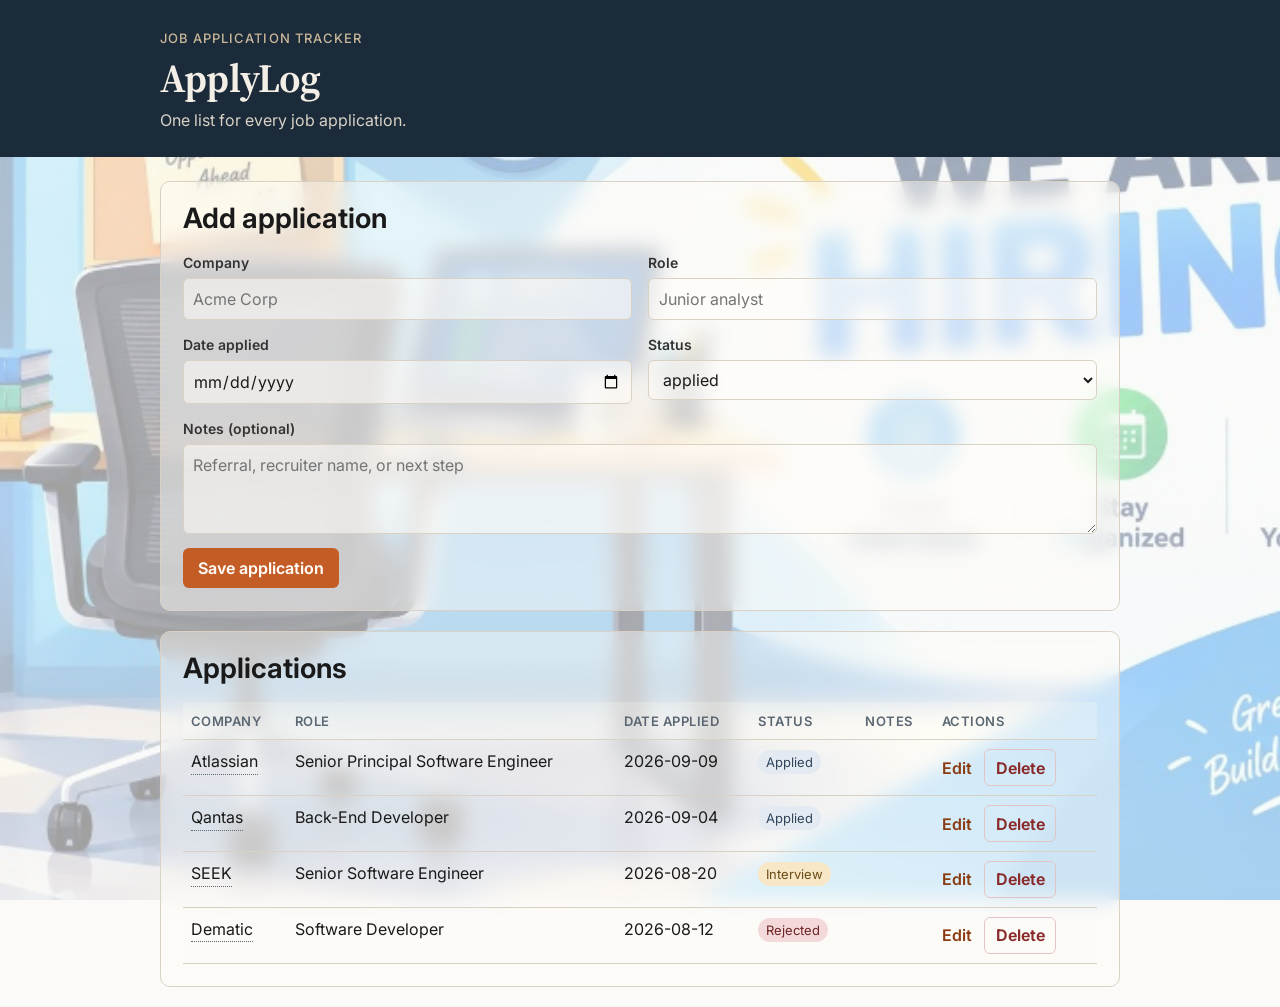
==== commit 75d49093: "Seed demo applications when Pages localStorage is empty or stale. Co-authored-by: Cursor <cursoragen" ====
--- a/docs/index.html
+++ b/docs/index.html
@@ -14,7 +14,7 @@
       href="https://fonts.googleapis.com/css2?family=Inter:wght@400;500;600;700&family=Source+Serif+4:opsz,wght@8..60,600;8..60,700&display=swap"
       rel="stylesheet"
     />
-    <link rel="stylesheet" href="styles.css" />
+    <link rel="stylesheet" href="styles.css?v=applylog-v2" />
   </head>
   <body>
     <header class="site-header">
@@ -106,6 +106,6 @@
       </section>
     </main>
 
-    <script src="app.js"></script>
+    <script src="app.js?v=applylog-v2"></script>
   </body>
 </html>
